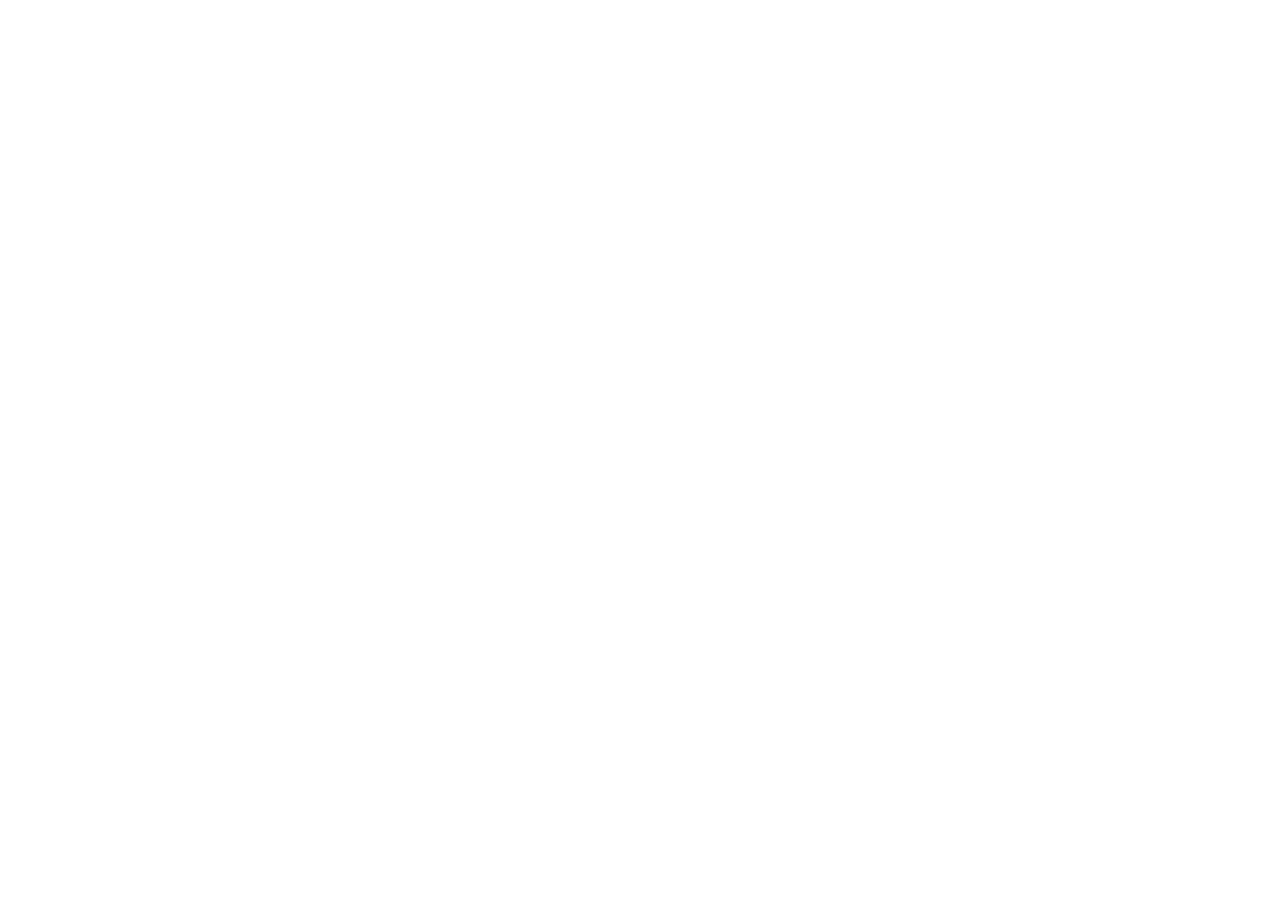
==== index.html @ 2d853278 "init project" ====
<!DOCTYPE html>
<html lang="en">

<head>
    <meta charset="UTF-8">
    <meta name="viewport" content="width=device-width, initial-scale=1.0">
    <title>Document</title>
</head>

<body>

</body>

</html>
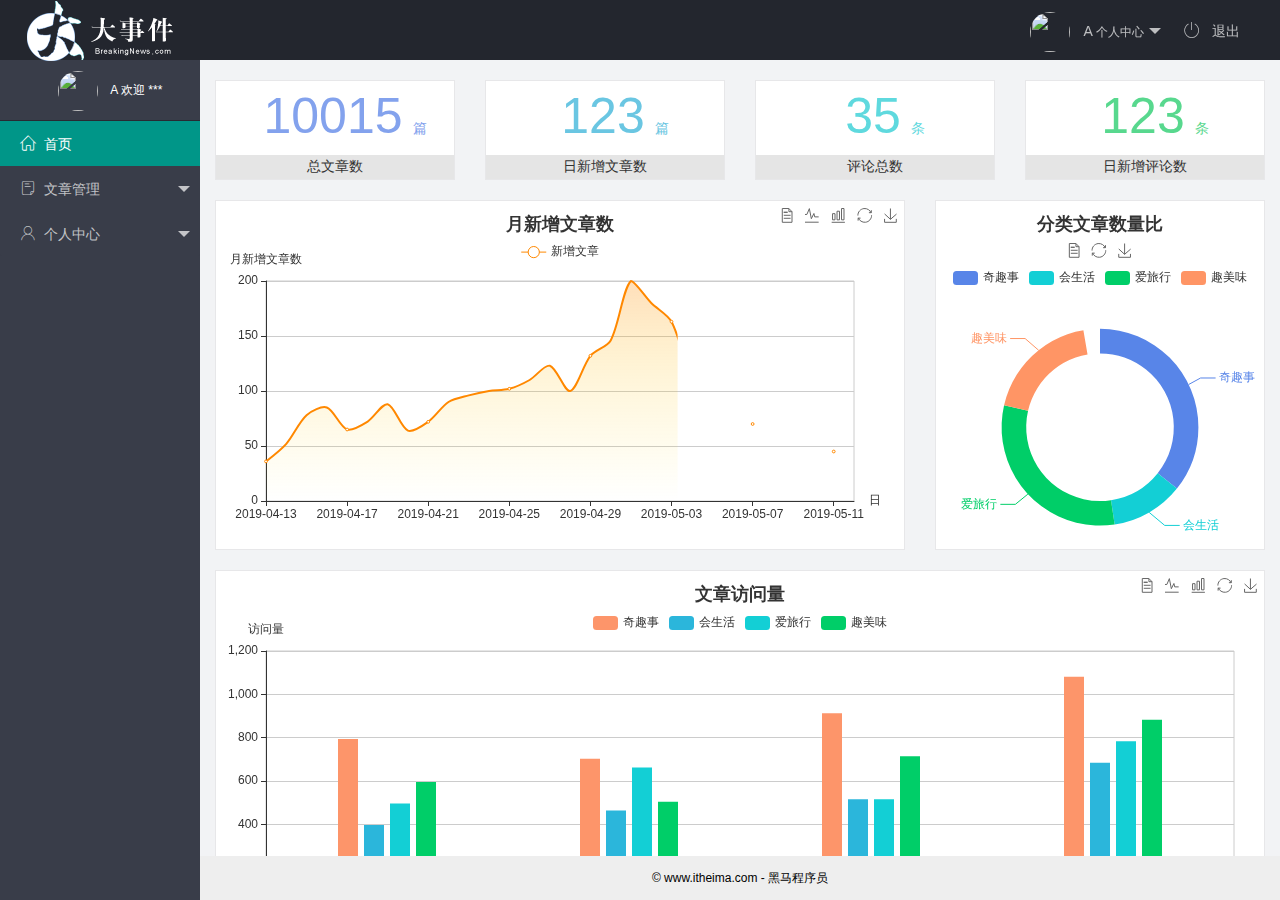
==== commit b24e2dae: "完成了主页功能的开发" ====
--- a/index.html
+++ b/index.html
@@ -2,13 +2,112 @@
 <html lang="en">
 
 <head>
-    <meta charset="UTF-8">
-    <meta name="viewport" content="width=device-width, initial-scale=1.0">
-    <title>Document</title>
+    <meta charset="UTF-8" />
+    <meta name="viewport" content="width=device-width, initial-scale=1.0" />
+    <title>后台主页</title>
+    <!-- 导入 layui 的样式表 -->
+    <link rel="stylesheet" href="/assets/lib/layui/css/layui.css" />
+    <!-- 导入第三方图标库 -->
+    <link rel="stylesheet" href="/assets/fonts/iconfont.css" />
+    <!-- 导入自己的样式表 -->
+    <link rel="stylesheet" href="/assets/css/index.css" />
 </head>
 
-<body>
+<body class="layui-layout-body">
+    <div class="layui-layout layui-layout-admin">
+        <div class="layui-header">
+            <div class="layui-logo">
+                <img src="/assets/images/logo.png" alt="" />
+            </div>
+            <!-- 头部区域（可配合layui已有的水平导航） -->
+            <ul class="layui-nav layui-layout-right">
+                <li class="layui-nav-item">
+                    <a href="javascript:;" class="userinfo">
+                        <img src="http://t.cn/RCzsdCq" class="layui-nav-img" />
+                        <span class="text-avatar">A</span>
+                        个人中心
+                    </a>
+                    <dl class="layui-nav-child">
+                        <dd><a href="/user/user_info.html" target="fm">基本资料</a></dd>
+                        <dd><a href="/user/user_avatar.html" target="fm">更换头像</a></dd>
+                        <dd><a href="/user/user_pwd.html" target="fm">重置密码</a></dd>
+                    </dl>
+                </li>
+                <li class="layui-nav-item">
+                    <a href="javascript:;" id="btnLogout">
+                        <span class="iconfont icon-tuichu"></span>
+                        退出
+                    </a>
+                </li>
+            </ul>
+        </div>
 
+        <div class="layui-side layui-bg-black">
+            <div class="layui-side-scroll">
+                <div class="userinfo">
+                    <img src="http://t.cn/RCzsdCq" class="layui-nav-img" />
+                    <span class="text-avatar">A</span>
+                    <span id="welcome">欢迎 ***</span>
+                </div>
+                <!-- 左侧导航区域（可配合layui已有的垂直导航） -->
+                <ul class="layui-nav layui-nav-tree" lay-shrink="all">
+                    <li class="layui-nav-item layui-this">
+                        <a href="/home/dashboard.html" target="fm"><span class="iconfont icon-home"></span>首页</a>
+                    </li>
+                    <li class="layui-nav-item">
+                        <a class="" href="javascript:;"><span class="iconfont icon-16"></span>文章管理</a>
+                        <dl class="layui-nav-child">
+                            <dd>
+                                <a href="/article/art_cate.html" target="fm"><i
+                                        class="layui-icon layui-icon-app"></i>文章类别</a>
+                            </dd>
+                            <dd>
+                                <a href="javascript:;"><i class="layui-icon layui-icon-app"></i>文章列表</a>
+                            </dd>
+                            <dd>
+                                <a href="javascript:;"><i class="layui-icon layui-icon-app"></i>发布文章</a>
+                            </dd>
+                        </dl>
+                    </li>
+                    <li class="layui-nav-item">
+                        <a href="javascript:;"><span class="iconfont icon-user"></span>个人中心</a>
+                        <dl class="layui-nav-child">
+                            <dd>
+                                <a href="/user/user_info.html" target="fm"><i
+                                        class="layui-icon layui-icon-app"></i>基本资料</a>
+                            </dd>
+                            <dd>
+                                <a href="/user/user_avatar.html" target="fm"><i
+                                        class="layui-icon layui-icon-app"></i>更换头像</a>
+                            </dd>
+                            <dd>
+                                <a href="/user/user_pwd.html" target="fm"><i
+                                        class="layui-icon layui-icon-app"></i>重置密码</a>
+                            </dd>
+                        </dl>
+                    </li>
+                </ul>
+            </div>
+        </div>
+
+        <div class="layui-body">
+            <!-- 内容主体区域 -->
+            <iframe name="fm" src="/home/dashboard.html" frameborder="0"></iframe>
+        </div>
+
+        <div class="layui-footer">
+            <!-- 底部固定区域 -->
+            © www.itheima.com - 黑马程序员
+        </div>
+    </div>
+    <!-- 导入 layui 的JS文件 -->
+    <script src="/assets/lib/layui/layui.all.js"></script>
+    <!-- 导入 jQuery -->
+    <script src="/assets/lib/jquery.js"></script>
+    <!-- 导入自己封装的 baseAPI -->
+    <script src="/assets/js/baseAPI.js"></script>
+    <!-- 导入自己的 js 文件 -->
+    <script src="/assets/js/index.js"></script>
 </body>
 
 </html>--- a/assets/lib/layui/css/layui.css
+++ b/assets/lib/layui/css/layui.css
@@ -0,0 +1,2 @@
+/** layui-v2.5.5 MIT License By https://www.layui.com */
+ .layui-inline,img{display:inline-block;vertical-align:middle}h1,h2,h3,h4,h5,h6{font-weight:400}.layui-edge,.layui-header,.layui-inline,.layui-main{position:relative}.layui-body,.layui-edge,.layui-elip{overflow:hidden}.layui-btn,.layui-edge,.layui-inline,img{vertical-align:middle}.layui-btn,.layui-disabled,.layui-icon,.layui-unselect{-moz-user-select:none;-webkit-user-select:none;-ms-user-select:none}.layui-elip,.layui-form-checkbox span,.layui-form-pane .layui-form-label{text-overflow:ellipsis;white-space:nowrap}.layui-breadcrumb,.layui-tree-btnGroup{visibility:hidden}blockquote,body,button,dd,div,dl,dt,form,h1,h2,h3,h4,h5,h6,input,li,ol,p,pre,td,textarea,th,ul{margin:0;padding:0;-webkit-tap-highlight-color:rgba(0,0,0,0)}a:active,a:hover{outline:0}img{border:none}li{list-style:none}table{border-collapse:collapse;border-spacing:0}h4,h5,h6{font-size:100%}button,input,optgroup,option,select,textarea{font-family:inherit;font-size:inherit;font-style:inherit;font-weight:inherit;outline:0}pre{white-space:pre-wrap;white-space:-moz-pre-wrap;white-space:-pre-wrap;white-space:-o-pre-wrap;word-wrap:break-word}body{line-height:24px;font:14px Helvetica Neue,Helvetica,PingFang SC,Tahoma,Arial,sans-serif}hr{height:1px;margin:10px 0;border:0;clear:both}a{color:#333;text-decoration:none}a:hover{color:#777}a cite{font-style:normal;*cursor:pointer}.layui-border-box,.layui-border-box *{box-sizing:border-box}.layui-box,.layui-box *{box-sizing:content-box}.layui-clear{clear:both;*zoom:1}.layui-clear:after{content:'\20';clear:both;*zoom:1;display:block;height:0}.layui-inline{*display:inline;*zoom:1}.layui-edge{display:inline-block;width:0;height:0;border-width:6px;border-style:dashed;border-color:transparent}.layui-edge-top{top:-4px;border-bottom-color:#999;border-bottom-style:solid}.layui-edge-right{border-left-color:#999;border-left-style:solid}.layui-edge-bottom{top:2px;border-top-color:#999;border-top-style:solid}.layui-edge-left{border-right-color:#999;border-right-style:solid}.layui-disabled,.layui-disabled:hover{color:#d2d2d2!important;cursor:not-allowed!important}.layui-circle{border-radius:100%}.layui-show{display:block!important}.layui-hide{display:none!important}@font-face{font-family:layui-icon;src:url(../font/iconfont.eot?v=250);src:url(../font/iconfont.eot?v=250#iefix) format('embedded-opentype'),url(../font/iconfont.woff2?v=250) format('woff2'),url(../font/iconfont.woff?v=250) format('woff'),url(../font/iconfont.ttf?v=250) format('truetype'),url(../font/iconfont.svg?v=250#layui-icon) format('svg')}.layui-icon{font-family:layui-icon!important;font-size:16px;font-style:normal;-webkit-font-smoothing:antialiased;-moz-osx-font-smoothing:grayscale}.layui-icon-reply-fill:before{content:"\e611"}.layui-icon-set-fill:before{content:"\e614"}.layui-icon-menu-fill:before{content:"\e60f"}.layui-icon-search:before{content:"\e615"}.layui-icon-share:before{content:"\e641"}.layui-icon-set-sm:before{content:"\e620"}.layui-icon-engine:before{content:"\e628"}.layui-icon-close:before{content:"\1006"}.layui-icon-close-fill:before{content:"\1007"}.layui-icon-chart-screen:before{content:"\e629"}.layui-icon-star:before{content:"\e600"}.layui-icon-circle-dot:before{content:"\e617"}.layui-icon-chat:before{content:"\e606"}.layui-icon-release:before{content:"\e609"}.layui-icon-list:before{content:"\e60a"}.layui-icon-chart:before{content:"\e62c"}.layui-icon-ok-circle:before{content:"\1005"}.layui-icon-layim-theme:before{content:"\e61b"}.layui-icon-table:before{content:"\e62d"}.layui-icon-right:before{content:"\e602"}.layui-icon-left:before{content:"\e603"}.layui-icon-cart-simple:before{content:"\e698"}.layui-icon-face-cry:before{content:"\e69c"}.layui-icon-face-smile:before{content:"\e6af"}.layui-icon-survey:before{content:"\e6b2"}.layui-icon-tree:before{content:"\e62e"}.layui-icon-upload-circle:before{content:"\e62f"}.layui-icon-add-circle:before{content:"\e61f"}.layui-icon-download-circle:before{content:"\e601"}.layui-icon-templeate-1:before{content:"\e630"}.layui-icon-util:before{content:"\e631"}.layui-icon-face-surprised:before{content:"\e664"}.layui-icon-edit:before{content:"\e642"}.layui-icon-speaker:before{content:"\e645"}.layui-icon-down:before{content:"\e61a"}.layui-icon-file:before{content:"\e621"}.layui-icon-layouts:before{content:"\e632"}.layui-icon-rate-half:before{content:"\e6c9"}.layui-icon-add-circle-fine:before{content:"\e608"}.layui-icon-prev-circle:before{content:"\e633"}.layui-icon-read:before{content:"\e705"}.layui-icon-404:before{content:"\e61c"}.layui-icon-carousel:before{content:"\e634"}.layui-icon-help:before{content:"\e607"}.layui-icon-code-circle:before{content:"\e635"}.layui-icon-water:before{content:"\e636"}.layui-icon-username:before{content:"\e66f"}.layui-icon-find-fill:before{content:"\e670"}.layui-icon-about:before{content:"\e60b"}.layui-icon-location:before{content:"\e715"}.layui-icon-up:before{content:"\e619"}.layui-icon-pause:before{content:"\e651"}.layui-icon-date:before{content:"\e637"}.layui-icon-layim-uploadfile:before{content:"\e61d"}.layui-icon-delete:before{content:"\e640"}.layui-icon-play:before{content:"\e652"}.layui-icon-top:before{content:"\e604"}.layui-icon-friends:before{content:"\e612"}.layui-icon-refresh-3:before{content:"\e9aa"}.layui-icon-ok:before{content:"\e605"}.layui-icon-layer:before{content:"\e638"}.layui-icon-face-smile-fine:before{content:"\e60c"}.layui-icon-dollar:before{content:"\e659"}.layui-icon-group:before{content:"\e613"}.layui-icon-layim-download:before{content:"\e61e"}.layui-icon-picture-fine:before{content:"\e60d"}.layui-icon-link:before{content:"\e64c"}.layui-icon-diamond:before{content:"\e735"}.layui-icon-log:before{content:"\e60e"}.layui-icon-rate-solid:before{content:"\e67a"}.layui-icon-fonts-del:before{content:"\e64f"}.layui-icon-unlink:before{content:"\e64d"}.layui-icon-fonts-clear:before{content:"\e639"}.layui-icon-triangle-r:before{content:"\e623"}.layui-icon-circle:before{content:"\e63f"}.layui-icon-radio:before{content:"\e643"}.layui-icon-align-center:before{content:"\e647"}.layui-icon-align-right:before{content:"\e648"}.layui-icon-align-left:before{content:"\e649"}.layui-icon-loading-1:before{content:"\e63e"}.layui-icon-return:before{content:"\e65c"}.layui-icon-fonts-strong:before{content:"\e62b"}.layui-icon-upload:before{content:"\e67c"}.layui-icon-dialogue:before{content:"\e63a"}.layui-icon-video:before{content:"\e6ed"}.layui-icon-headset:before{content:"\e6fc"}.layui-icon-cellphone-fine:before{content:"\e63b"}.layui-icon-add-1:before{content:"\e654"}.layui-icon-face-smile-b:before{content:"\e650"}.layui-icon-fonts-html:before{content:"\e64b"}.layui-icon-form:before{content:"\e63c"}.layui-icon-cart:before{content:"\e657"}.layui-icon-camera-fill:before{content:"\e65d"}.layui-icon-tabs:before{content:"\e62a"}.layui-icon-fonts-code:before{content:"\e64e"}.layui-icon-fire:before{content:"\e756"}.layui-icon-set:before{content:"\e716"}.layui-icon-fonts-u:before{content:"\e646"}.layui-icon-triangle-d:before{content:"\e625"}.layui-icon-tips:before{content:"\e702"}.layui-icon-picture:before{content:"\e64a"}.layui-icon-more-vertical:before{content:"\e671"}.layui-icon-flag:before{content:"\e66c"}.layui-icon-loading:before{content:"\e63d"}.layui-icon-fonts-i:before{content:"\e644"}.layui-icon-refresh-1:before{content:"\e666"}.layui-icon-rmb:before{content:"\e65e"}.layui-icon-home:before{content:"\e68e"}.layui-icon-user:before{content:"\e770"}.layui-icon-notice:before{content:"\e667"}.layui-icon-login-weibo:before{content:"\e675"}.layui-icon-voice:before{content:"\e688"}.layui-icon-upload-drag:before{content:"\e681"}.layui-icon-login-qq:before{content:"\e676"}.layui-icon-snowflake:before{content:"\e6b1"}.layui-icon-file-b:before{content:"\e655"}.layui-icon-template:before{content:"\e663"}.layui-icon-auz:before{content:"\e672"}.layui-icon-console:before{content:"\e665"}.layui-icon-app:before{content:"\e653"}.layui-icon-prev:before{content:"\e65a"}.layui-icon-website:before{content:"\e7ae"}.layui-icon-next:before{content:"\e65b"}.layui-icon-component:before{content:"\e857"}.layui-icon-more:before{content:"\e65f"}.layui-icon-login-wechat:before{content:"\e677"}.layui-icon-shrink-right:before{content:"\e668"}.layui-icon-spread-left:before{content:"\e66b"}.layui-icon-camera:before{content:"\e660"}.layui-icon-note:before{content:"\e66e"}.layui-icon-refresh:before{content:"\e669"}.layui-icon-female:before{content:"\e661"}.layui-icon-male:before{content:"\e662"}.layui-icon-password:before{content:"\e673"}.layui-icon-senior:before{content:"\e674"}.layui-icon-theme:before{content:"\e66a"}.layui-icon-tread:before{content:"\e6c5"}.layui-icon-praise:before{content:"\e6c6"}.layui-icon-star-fill:before{content:"\e658"}.layui-icon-rate:before{content:"\e67b"}.layui-icon-template-1:before{content:"\e656"}.layui-icon-vercode:before{content:"\e679"}.layui-icon-cellphone:before{content:"\e678"}.layui-icon-screen-full:before{content:"\e622"}.layui-icon-screen-restore:before{content:"\e758"}.layui-icon-cols:before{content:"\e610"}.layui-icon-export:before{content:"\e67d"}.layui-icon-print:before{content:"\e66d"}.layui-icon-slider:before{content:"\e714"}.layui-icon-addition:before{content:"\e624"}.layui-icon-subtraction:before{content:"\e67e"}.layui-icon-service:before{content:"\e626"}.layui-icon-transfer:before{content:"\e691"}.layui-main{width:1140px;margin:0 auto}.layui-header{z-index:1000;height:60px}.layui-header a:hover{transition:all .5s;-webkit-transition:all .5s}.layui-side{position:fixed;left:0;top:0;bottom:0;z-index:999;width:200px;overflow-x:hidden}.layui-side-scroll{position:relative;width:220px;height:100%;overflow-x:hidden}.layui-body{position:absolute;left:200px;right:0;top:0;bottom:0;z-index:998;width:auto;overflow-y:auto;box-sizing:border-box}.layui-layout-body{overflow:hidden}.layui-layout-admin .layui-header{background-color:#23262E}.layui-layout-admin .layui-side{top:60px;width:200px;overflow-x:hidden}.layui-layout-admin .layui-body{position:fixed;top:60px;bottom:44px}.layui-layout-admin .layui-main{width:auto;margin:0 15px}.layui-layout-admin .layui-footer{position:fixed;left:200px;right:0;bottom:0;height:44px;line-height:44px;padding:0 15px;background-color:#eee}.layui-layout-admin .layui-logo{position:absolute;left:0;top:0;width:200px;height:100%;line-height:60px;text-align:center;color:#009688;font-size:16px}.layui-layout-admin .layui-header .layui-nav{background:0 0}.layui-layout-left{position:absolute!important;left:200px;top:0}.layui-layout-right{position:absolute!important;right:0;top:0}.layui-container{position:relative;margin:0 auto;padding:0 15px;box-sizing:border-box}.layui-fluid{position:relative;margin:0 auto;padding:0 15px}.layui-row:after,.layui-row:before{content:'';display:block;clear:both}.layui-col-lg1,.layui-col-lg10,.layui-col-lg11,.layui-col-lg12,.layui-col-lg2,.layui-col-lg3,.layui-col-lg4,.layui-col-lg5,.layui-col-lg6,.layui-col-lg7,.layui-col-lg8,.layui-col-lg9,.layui-col-md1,.layui-col-md10,.layui-col-md11,.layui-col-md12,.layui-col-md2,.layui-col-md3,.layui-col-md4,.layui-col-md5,.layui-col-md6,.layui-col-md7,.layui-col-md8,.layui-col-md9,.layui-col-sm1,.layui-col-sm10,.layui-col-sm11,.layui-col-sm12,.layui-col-sm2,.layui-col-sm3,.layui-col-sm4,.layui-col-sm5,.layui-col-sm6,.layui-col-sm7,.layui-col-sm8,.layui-col-sm9,.layui-col-xs1,.layui-col-xs10,.layui-col-xs11,.layui-col-xs12,.layui-col-xs2,.layui-col-xs3,.layui-col-xs4,.layui-col-xs5,.layui-col-xs6,.layui-col-xs7,.layui-col-xs8,.layui-col-xs9{position:relative;display:block;box-sizing:border-box}.layui-col-xs1,.layui-col-xs10,.layui-col-xs11,.layui-col-xs12,.layui-col-xs2,.layui-col-xs3,.layui-col-xs4,.layui-col-xs5,.layui-col-xs6,.layui-col-xs7,.layui-col-xs8,.layui-col-xs9{float:left}.layui-col-xs1{width:8.33333333%}.layui-col-xs2{width:16.66666667%}.layui-col-xs3{width:25%}.layui-col-xs4{width:33.33333333%}.layui-col-xs5{width:41.66666667%}.layui-col-xs6{width:50%}.layui-col-xs7{width:58.33333333%}.layui-col-xs8{width:66.66666667%}.layui-col-xs9{width:75%}.layui-col-xs10{width:83.33333333%}.layui-col-xs11{width:91.66666667%}.layui-col-xs12{width:100%}.layui-col-xs-offset1{margin-left:8.33333333%}.layui-col-xs-offset2{margin-left:16.66666667%}.layui-col-xs-offset3{margin-left:25%}.layui-col-xs-offset4{margin-left:33.33333333%}.layui-col-xs-offset5{margin-left:41.66666667%}.layui-col-xs-offset6{margin-left:50%}.layui-col-xs-offset7{margin-left:58.33333333%}.layui-col-xs-offset8{margin-left:66.66666667%}.layui-col-xs-offset9{margin-left:75%}.layui-col-xs-offset10{margin-left:83.33333333%}.layui-col-xs-offset11{margin-left:91.66666667%}.layui-col-xs-offset12{margin-left:100%}@media screen and (max-width:768px){.layui-hide-xs{display:none!important}.layui-show-xs-block{display:block!important}.layui-show-xs-inline{display:inline!important}.layui-show-xs-inline-block{display:inline-block!important}}@media screen and (min-width:768px){.layui-container{width:750px}.layui-hide-sm{display:none!important}.layui-show-sm-block{display:block!important}.layui-show-sm-inline{display:inline!important}.layui-show-sm-inline-block{display:inline-block!important}.layui-col-sm1,.layui-col-sm10,.layui-col-sm11,.layui-col-sm12,.layui-col-sm2,.layui-col-sm3,.layui-col-sm4,.layui-col-sm5,.layui-col-sm6,.layui-col-sm7,.layui-col-sm8,.layui-col-sm9{float:left}.layui-col-sm1{width:8.33333333%}.layui-col-sm2{width:16.66666667%}.layui-col-sm3{width:25%}.layui-col-sm4{width:33.33333333%}.layui-col-sm5{width:41.66666667%}.layui-col-sm6{width:50%}.layui-col-sm7{width:58.33333333%}.layui-col-sm8{width:66.66666667%}.layui-col-sm9{width:75%}.layui-col-sm10{width:83.33333333%}.layui-col-sm11{width:91.66666667%}.layui-col-sm12{width:100%}.layui-col-sm-offset1{margin-left:8.33333333%}.layui-col-sm-offset2{margin-left:16.66666667%}.layui-col-sm-offset3{margin-left:25%}.layui-col-sm-offset4{margin-left:33.33333333%}.layui-col-sm-offset5{margin-left:41.66666667%}.layui-col-sm-offset6{margin-left:50%}.layui-col-sm-offset7{margin-left:58.33333333%}.layui-col-sm-offset8{margin-left:66.66666667%}.layui-col-sm-offset9{margin-left:75%}.layui-col-sm-offset10{margin-left:83.33333333%}.layui-col-sm-offset11{margin-left:91.66666667%}.layui-col-sm-offset12{margin-left:100%}}@media screen and (min-width:992px){.layui-container{width:970px}.layui-hide-md{display:none!important}.layui-show-md-block{display:block!important}.layui-show-md-inline{display:inline!important}.layui-show-md-inline-block{display:inline-block!important}.layui-col-md1,.layui-col-md10,.layui-col-md11,.layui-col-md12,.layui-col-md2,.layui-col-md3,.layui-col-md4,.layui-col-md5,.layui-col-md6,.layui-col-md7,.layui-col-md8,.layui-col-md9{float:left}.layui-col-md1{width:8.33333333%}.layui-col-md2{width:16.66666667%}.layui-col-md3{width:25%}.layui-col-md4{width:33.33333333%}.layui-col-md5{width:41.66666667%}.layui-col-md6{width:50%}.layui-col-md7{width:58.33333333%}.layui-col-md8{width:66.66666667%}.layui-col-md9{width:75%}.layui-col-md10{width:83.33333333%}.layui-col-md11{width:91.66666667%}.layui-col-md12{width:100%}.layui-col-md-offset1{margin-left:8.33333333%}.layui-col-md-offset2{margin-left:16.66666667%}.layui-col-md-offset3{margin-left:25%}.layui-col-md-offset4{margin-left:33.33333333%}.layui-col-md-offset5{margin-left:41.66666667%}.layui-col-md-offset6{margin-left:50%}.layui-col-md-offset7{margin-left:58.33333333%}.layui-col-md-offset8{margin-left:66.66666667%}.layui-col-md-offset9{margin-left:75%}.layui-col-md-offset10{margin-left:83.33333333%}.layui-col-md-offset11{margin-left:91.66666667%}.layui-col-md-offset12{margin-left:100%}}@media screen and (min-width:1200px){.layui-container{width:1170px}.layui-hide-lg{display:none!important}.layui-show-lg-block{display:block!important}.layui-show-lg-inline{display:inline!important}.layui-show-lg-inline-block{display:inline-block!important}.layui-col-lg1,.layui-col-lg10,.layui-col-lg11,.layui-col-lg12,.layui-col-lg2,.layui-col-lg3,.layui-col-lg4,.layui-col-lg5,.layui-col-lg6,.layui-col-lg7,.layui-col-lg8,.layui-col-lg9{float:left}.layui-col-lg1{width:8.33333333%}.layui-col-lg2{width:16.66666667%}.layui-col-lg3{width:25%}.layui-col-lg4{width:33.33333333%}.layui-col-lg5{width:41.66666667%}.layui-col-lg6{width:50%}.layui-col-lg7{width:58.33333333%}.layui-col-lg8{width:66.66666667%}.layui-col-lg9{width:75%}.layui-col-lg10{width:83.33333333%}.layui-col-lg11{width:91.66666667%}.layui-col-lg12{width:100%}.layui-col-lg-offset1{margin-left:8.33333333%}.layui-col-lg-offset2{margin-left:16.66666667%}.layui-col-lg-offset3{margin-left:25%}.layui-col-lg-offset4{margin-left:33.33333333%}.layui-col-lg-offset5{margin-left:41.66666667%}.layui-col-lg-offset6{margin-left:50%}.layui-col-lg-offset7{margin-left:58.33333333%}.layui-col-lg-offset8{margin-left:66.66666667%}.layui-col-lg-offset9{margin-left:75%}.layui-col-lg-offset10{margin-left:83.33333333%}.layui-col-lg-offset11{margin-left:91.66666667%}.layui-col-lg-offset12{margin-left:100%}}.layui-col-space1{margin:-.5px}.layui-col-space1>*{padding:.5px}.layui-col-space3{margin:-1.5px}.layui-col-space3>*{padding:1.5px}.layui-col-space5{margin:-2.5px}.layui-col-space5>*{padding:2.5px}.layui-col-space8{margin:-3.5px}.layui-col-space8>*{padding:3.5px}.layui-col-space10{margin:-5px}.layui-col-space10>*{padding:5px}.layui-col-space12{margin:-6px}.layui-col-space12>*{padding:6px}.layui-col-space15{margin:-7.5px}.layui-col-space15>*{padding:7.5px}.layui-col-space18{margin:-9px}.layui-col-space18>*{padding:9px}.layui-col-space20{margin:-10px}.layui-col-space20>*{padding:10px}.layui-col-space22{margin:-11px}.layui-col-space22>*{padding:11px}.layui-col-space25{margin:-12.5px}.layui-col-space25>*{padding:12.5px}.layui-col-space30{margin:-15px}.layui-col-space30>*{padding:15px}.layui-btn,.layui-input,.layui-select,.layui-textarea,.layui-upload-button{outline:0;-webkit-appearance:none;transition:all .3s;-webkit-transition:all .3s;box-sizing:border-box}.layui-elem-quote{margin-bottom:10px;padding:15px;line-height:22px;border-left:5px solid #009688;border-radius:0 2px 2px 0;background-color:#f2f2f2}.layui-quote-nm{border-style:solid;border-width:1px 1px 1px 5px;background:0 0}.layui-elem-field{margin-bottom:10px;padding:0;border-width:1px;border-style:solid}.layui-elem-field legend{margin-left:20px;padding:0 10px;font-size:20px;font-weight:300}.layui-field-title{margin:10px 0 20px;border-width:1px 0 0}.layui-field-box{padding:10px 15px}.layui-field-title .layui-field-box{padding:10px 0}.layui-progress{position:relative;height:6px;border-radius:20px;background-color:#e2e2e2}.layui-progress-bar{position:absolute;left:0;top:0;width:0;max-width:100%;height:6px;border-radius:20px;text-align:right;background-color:#5FB878;transition:all .3s;-webkit-transition:all .3s}.layui-progress-big,.layui-progress-big .layui-progress-bar{height:18px;line-height:18px}.layui-progress-text{position:relative;top:-20px;line-height:18px;font-size:12px;color:#666}.layui-progress-big .layui-progress-text{position:static;padding:0 10px;color:#fff}.layui-collapse{border-width:1px;border-style:solid;border-radius:2px}.layui-colla-content,.layui-colla-item{border-top-width:1px;border-top-style:solid}.layui-colla-item:first-child{border-top:none}.layui-colla-title{position:relative;height:42px;line-height:42px;padding:0 15px 0 35px;color:#333;background-color:#f2f2f2;cursor:pointer;font-size:14px;overflow:hidden}.layui-colla-content{display:none;padding:10px 15px;line-height:22px;color:#666}.layui-colla-icon{position:absolute;left:15px;top:0;font-size:14px}.layui-card{margin-bottom:15px;border-radius:2px;background-color:#fff;box-shadow:0 1px 2px 0 rgba(0,0,0,.05)}.layui-card:last-child{margin-bottom:0}.layui-card-header{position:relative;height:42px;line-height:42px;padding:0 15px;border-bottom:1px solid #f6f6f6;color:#333;border-radius:2px 2px 0 0;font-size:14px}.layui-bg-black,.layui-bg-blue,.layui-bg-cyan,.layui-bg-green,.layui-bg-orange,.layui-bg-red{color:#fff!important}.layui-card-body{position:relative;padding:10px 15px;line-height:24px}.layui-card-body[pad15]{padding:15px}.layui-card-body[pad20]{padding:20px}.layui-card-body .layui-table{margin:5px 0}.layui-card .layui-tab{margin:0}.layui-panel-window{position:relative;padding:15px;border-radius:0;border-top:5px solid #E6E6E6;background-color:#fff}.layui-auxiliar-moving{position:fixed;left:0;right:0;top:0;bottom:0;width:100%;height:100%;background:0 0;z-index:9999999999}.layui-form-label,.layui-form-mid,.layui-form-select,.layui-input-block,.layui-input-inline,.layui-textarea{position:relative}.layui-bg-red{background-color:#FF5722!important}.layui-bg-orange{background-color:#FFB800!important}.layui-bg-green{background-color:#009688!important}.layui-bg-cyan{background-color:#2F4056!important}.layui-bg-blue{background-color:#1E9FFF!important}.layui-bg-black{background-color:#393D49!important}.layui-bg-gray{background-color:#eee!important;color:#666!important}.layui-badge-rim,.layui-colla-content,.layui-colla-item,.layui-collapse,.layui-elem-field,.layui-form-pane .layui-form-item[pane],.layui-form-pane .layui-form-label,.layui-input,.layui-layedit,.layui-layedit-tool,.layui-quote-nm,.layui-select,.layui-tab-bar,.layui-tab-card,.layui-tab-title,.layui-tab-title .layui-this:after,.layui-textarea{border-color:#e6e6e6}.layui-timeline-item:before,hr{background-color:#e6e6e6}.layui-text{line-height:22px;font-size:14px;color:#666}.layui-text h1,.layui-text h2,.layui-text h3{font-weight:500;color:#333}.layui-text h1{font-size:30px}.layui-text h2{font-size:24px}.layui-text h3{font-size:18px}.layui-text a:not(.layui-btn){color:#01AAED}.layui-text a:not(.layui-btn):hover{text-decoration:underline}.layui-text ul{padding:5px 0 5px 15px}.layui-text ul li{margin-top:5px;list-style-type:disc}.layui-text em,.layui-word-aux{color:#999!important;padding:0 5px!important}.layui-btn{display:inline-block;height:38px;line-height:38px;padding:0 18px;background-color:#009688;color:#fff;white-space:nowrap;text-align:center;font-size:14px;border:none;border-radius:2px;cursor:pointer}.layui-btn:hover{opacity:.8;filter:alpha(opacity=80);color:#fff}.layui-btn:active{opacity:1;filter:alpha(opacity=100)}.layui-btn+.layui-btn{margin-left:10px}.layui-btn-container{font-size:0}.layui-btn-container .layui-btn{margin-right:10px;margin-bottom:10px}.layui-btn-container .layui-btn+.layui-btn{margin-left:0}.layui-table .layui-btn-container .layui-btn{margin-bottom:9px}.layui-btn-radius{border-radius:100px}.layui-btn .layui-icon{margin-right:3px;font-size:18px;vertical-align:bottom;vertical-align:middle\9}.layui-btn-primary{border:1px solid #C9C9C9;background-color:#fff;color:#555}.layui-btn-primary:hover{border-color:#009688;color:#333}.layui-btn-normal{background-color:#1E9FFF}.layui-btn-warm{background-color:#FFB800}.layui-btn-danger{background-color:#FF5722}.layui-btn-checked{background-color:#5FB878}.layui-btn-disabled,.layui-btn-disabled:active,.layui-btn-disabled:hover{border:1px solid #e6e6e6;background-color:#FBFBFB;color:#C9C9C9;cursor:not-allowed;opacity:1}.layui-btn-lg{height:44px;line-height:44px;padding:0 25px;font-size:16px}.layui-btn-sm{height:30px;line-height:30px;padding:0 10px;font-size:12px}.layui-btn-sm i{font-size:16px!important}.layui-btn-xs{height:22px;line-height:22px;padding:0 5px;font-size:12px}.layui-btn-xs i{font-size:14px!important}.layui-btn-group{display:inline-block;vertical-align:middle;font-size:0}.layui-btn-group .layui-btn{margin-left:0!important;margin-right:0!important;border-left:1px solid rgba(255,255,255,.5);border-radius:0}.layui-btn-group .layui-btn-primary{border-left:none}.layui-btn-group .layui-btn-primary:hover{border-color:#C9C9C9;color:#009688}.layui-btn-group .layui-btn:first-child{border-left:none;border-radius:2px 0 0 2px}.layui-btn-group .layui-btn-primary:first-child{border-left:1px solid #c9c9c9}.layui-btn-group .layui-btn:last-child{border-radius:0 2px 2px 0}.layui-btn-group .layui-btn+.layui-btn{margin-left:0}.layui-btn-group+.layui-btn-group{margin-left:10px}.layui-btn-fluid{width:100%}.layui-input,.layui-select,.layui-textarea{height:38px;line-height:1.3;line-height:38px\9;border-width:1px;border-style:solid;background-color:#fff;border-radius:2px}.layui-input::-webkit-input-placeholder,.layui-select::-webkit-input-placeholder,.layui-textarea::-webkit-input-placeholder{line-height:1.3}.layui-input,.layui-textarea{display:block;width:100%;padding-left:10px}.layui-input:hover,.layui-textarea:hover{border-color:#D2D2D2!important}.layui-input:focus,.layui-textarea:focus{border-color:#C9C9C9!important}.layui-textarea{min-height:100px;height:auto;line-height:20px;padding:6px 10px;resize:vertical}.layui-select{padding:0 10px}.layui-form input[type=checkbox],.layui-form input[type=radio],.layui-form select{display:none}.layui-form [lay-ignore]{display:initial}.layui-form-item{margin-bottom:15px;clear:both;*zoom:1}.layui-form-item:after{content:'\20';clear:both;*zoom:1;display:block;height:0}.layui-form-label{float:left;display:block;padding:9px 15px;width:80px;font-weight:400;line-height:20px;text-align:right}.layui-form-label-col{display:block;float:none;padding:9px 0;line-height:20px;text-align:left}.layui-form-item .layui-inline{margin-bottom:5px;margin-right:10px}.layui-input-block{margin-left:110px;min-height:36px}.layui-input-inline{display:inline-block;vertical-align:middle}.layui-form-item .layui-input-inline{float:left;width:190px;margin-right:10px}.layui-form-text .layui-input-inline{width:auto}.layui-form-mid{float:left;display:block;padding:9px 0!important;line-height:20px;margin-right:10px}.layui-form-danger+.layui-form-select .layui-input,.layui-form-danger:focus{border-color:#FF5722!important}.layui-form-select .layui-input{padding-right:30px;cursor:pointer}.layui-form-select .layui-edge{position:absolute;right:10px;top:50%;margin-top:-3px;cursor:pointer;border-width:6px;border-top-color:#c2c2c2;border-top-style:solid;transition:all .3s;-webkit-transition:all .3s}.layui-form-select dl{display:none;position:absolute;left:0;top:42px;padding:5px 0;z-index:899;min-width:100%;border:1px solid #d2d2d2;max-height:300px;overflow-y:auto;background-color:#fff;border-radius:2px;box-shadow:0 2px 4px rgba(0,0,0,.12);box-sizing:border-box}.layui-form-select dl dd,.layui-form-select dl dt{padding:0 10px;line-height:36px;white-space:nowrap;overflow:hidden;text-overflow:ellipsis}.layui-form-select dl dt{font-size:12px;color:#999}.layui-form-select dl dd{cursor:pointer}.layui-form-select dl dd:hover{background-color:#f2f2f2;-webkit-transition:.5s all;transition:.5s all}.layui-form-select .layui-select-group dd{padding-left:20px}.layui-form-select dl dd.layui-select-tips{padding-left:10px!important;color:#999}.layui-form-select dl dd.layui-this{background-color:#5FB878;color:#fff}.layui-form-checkbox,.layui-form-select dl dd.layui-disabled{background-color:#fff}.layui-form-selected dl{display:block}.layui-form-checkbox,.layui-form-checkbox *,.layui-form-switch{display:inline-block;vertical-align:middle}.layui-form-selected .layui-edge{margin-top:-9px;-webkit-transform:rotate(180deg);transform:rotate(180deg);margin-top:-3px\9}:root .layui-form-selected .layui-edge{margin-top:-9px\0/IE9}.layui-form-selectup dl{top:auto;bottom:42px}.layui-select-none{margin:5px 0;text-align:center;color:#999}.layui-select-disabled .layui-disabled{border-color:#eee!important}.layui-select-disabled .layui-edge{border-top-color:#d2d2d2}.layui-form-checkbox{position:relative;height:30px;line-height:30px;margin-right:10px;padding-right:30px;cursor:pointer;font-size:0;-webkit-transition:.1s linear;transition:.1s linear;box-sizing:border-box}.layui-form-checkbox span{padding:0 10px;height:100%;font-size:14px;border-radius:2px 0 0 2px;background-color:#d2d2d2;color:#fff;overflow:hidden}.layui-form-checkbox:hover span{background-color:#c2c2c2}.layui-form-checkbox i{position:absolute;right:0;top:0;width:30px;height:28px;border:1px solid #d2d2d2;border-left:none;border-radius:0 2px 2px 0;color:#fff;font-size:20px;text-align:center}.layui-form-checkbox:hover i{border-color:#c2c2c2;color:#c2c2c2}.layui-form-checked,.layui-form-checked:hover{border-color:#5FB878}.layui-form-checked span,.layui-form-checked:hover span{background-color:#5FB878}.layui-form-checked i,.layui-form-checked:hover i{color:#5FB878}.layui-form-item .layui-form-checkbox{margin-top:4px}.layui-form-checkbox[lay-skin=primary]{height:auto!important;line-height:normal!important;min-width:18px;min-height:18px;border:none!important;margin-right:0;padding-left:28px;padding-right:0;background:0 0}.layui-form-checkbox[lay-skin=primary] span{padding-left:0;padding-right:15px;line-height:18px;background:0 0;color:#666}.layui-form-checkbox[lay-skin=primary] i{right:auto;left:0;width:16px;height:16px;line-height:16px;border:1px solid #d2d2d2;font-size:12px;border-radius:2px;background-color:#fff;-webkit-transition:.1s linear;transition:.1s linear}.layui-form-checkbox[lay-skin=primary]:hover i{border-color:#5FB878;color:#fff}.layui-form-checked[lay-skin=primary] i{border-color:#5FB878!important;background-color:#5FB878;color:#fff}.layui-checkbox-disbaled[lay-skin=primary] span{background:0 0!important;color:#c2c2c2}.layui-checkbox-disbaled[lay-skin=primary]:hover i{border-color:#d2d2d2}.layui-form-item .layui-form-checkbox[lay-skin=primary]{margin-top:10px}.layui-form-switch{position:relative;height:22px;line-height:22px;min-width:35px;padding:0 5px;margin-top:8px;border:1px solid #d2d2d2;border-radius:20px;cursor:pointer;background-color:#fff;-webkit-transition:.1s linear;transition:.1s linear}.layui-form-switch i{position:absolute;left:5px;top:3px;width:16px;height:16px;border-radius:20px;background-color:#d2d2d2;-webkit-transition:.1s linear;transition:.1s linear}.layui-form-switch em{position:relative;top:0;width:25px;margin-left:21px;padding:0!important;text-align:center!important;color:#999!important;font-style:normal!important;font-size:12px}.layui-form-onswitch{border-color:#5FB878;background-color:#5FB878}.layui-checkbox-disbaled,.layui-checkbox-disbaled i{border-color:#e2e2e2!important}.layui-form-onswitch i{left:100%;margin-left:-21px;background-color:#fff}.layui-form-onswitch em{margin-left:5px;margin-right:21px;color:#fff!important}.layui-checkbox-disbaled span{background-color:#e2e2e2!important}.layui-checkbox-disbaled:hover i{color:#fff!important}[lay-radio]{display:none}.layui-form-radio,.layui-form-radio *{display:inline-block;vertical-align:middle}.layui-form-radio{line-height:28px;margin:6px 10px 0 0;padding-right:10px;cursor:pointer;font-size:0}.layui-form-radio *{font-size:14px}.layui-form-radio>i{margin-right:8px;font-size:22px;color:#c2c2c2}.layui-form-radio>i:hover,.layui-form-radioed>i{color:#5FB878}.layui-radio-disbaled>i{color:#e2e2e2!important}.layui-form-pane .layui-form-label{width:110px;padding:8px 15px;height:38px;line-height:20px;border-width:1px;border-style:solid;border-radius:2px 0 0 2px;text-align:center;background-color:#FBFBFB;overflow:hidden;box-sizing:border-box}.layui-form-pane .layui-input-inline{margin-left:-1px}.layui-form-pane .layui-input-block{margin-left:110px;left:-1px}.layui-form-pane .layui-input{border-radius:0 2px 2px 0}.layui-form-pane .layui-form-text .layui-form-label{float:none;width:100%;border-radius:2px;box-sizing:border-box;text-align:left}.layui-form-pane .layui-form-text .layui-input-inline{display:block;margin:0;top:-1px;clear:both}.layui-form-pane .layui-form-text .layui-input-block{margin:0;left:0;top:-1px}.layui-form-pane .layui-form-text .layui-textarea{min-height:100px;border-radius:0 0 2px 2px}.layui-form-pane .layui-form-checkbox{margin:4px 0 4px 10px}.layui-form-pane .layui-form-radio,.layui-form-pane .layui-form-switch{margin-top:6px;margin-left:10px}.layui-form-pane .layui-form-item[pane]{position:relative;border-width:1px;border-style:solid}.layui-form-pane .layui-form-item[pane] .layui-form-label{position:absolute;left:0;top:0;height:100%;border-width:0 1px 0 0}.layui-form-pane .layui-form-item[pane] .layui-input-inline{margin-left:110px}@media screen and (max-width:450px){.layui-form-item .layui-form-label{text-overflow:ellipsis;overflow:hidden;white-space:nowrap}.layui-form-item .layui-inline{display:block;margin-right:0;margin-bottom:20px;clear:both}.layui-form-item .layui-inline:after{content:'\20';clear:both;display:block;height:0}.layui-form-item .layui-input-inline{display:block;float:none;left:-3px;width:auto;margin:0 0 10px 112px}.layui-form-item .layui-input-inline+.layui-form-mid{margin-left:110px;top:-5px;padding:0}.layui-form-item .layui-form-checkbox{margin-right:5px;margin-bottom:5px}}.layui-layedit{border-width:1px;border-style:solid;border-radius:2px}.layui-layedit-tool{padding:3px 5px;border-bottom-width:1px;border-bottom-style:solid;font-size:0}.layedit-tool-fixed{position:fixed;top:0;border-top:1px solid #e2e2e2}.layui-layedit-tool .layedit-tool-mid,.layui-layedit-tool .layui-icon{display:inline-block;vertical-align:middle;text-align:center;font-size:14px}.layui-layedit-tool .layui-icon{position:relative;width:32px;height:30px;line-height:30px;margin:3px 5px;color:#777;cursor:pointer;border-radius:2px}.layui-layedit-tool .layui-icon:hover{color:#393D49}.layui-layedit-tool .layui-icon:active{color:#000}.layui-layedit-tool .layedit-tool-active{background-color:#e2e2e2;color:#000}.layui-layedit-tool .layui-disabled,.layui-layedit-tool .layui-disabled:hover{color:#d2d2d2;cursor:not-allowed}.layui-layedit-tool .layedit-tool-mid{width:1px;height:18px;margin:0 10px;background-color:#d2d2d2}.layedit-tool-html{width:50px!important;font-size:30px!important}.layedit-tool-b,.layedit-tool-code,.layedit-tool-help{font-size:16px!important}.layedit-tool-d,.layedit-tool-face,.layedit-tool-image,.layedit-tool-unlink{font-size:18px!important}.layedit-tool-image input{position:absolute;font-size:0;left:0;top:0;width:100%;height:100%;opacity:.01;filter:Alpha(opacity=1);cursor:pointer}.layui-layedit-iframe iframe{display:block;width:100%}#LAY_layedit_code{overflow:hidden}.layui-laypage{display:inline-block;*display:inline;*zoom:1;vertical-align:middle;margin:10px 0;font-size:0}.layui-laypage>a:first-child,.layui-laypage>a:first-child em{border-radius:2px 0 0 2px}.layui-laypage>a:last-child,.layui-laypage>a:last-child em{border-radius:0 2px 2px 0}.layui-laypage>:first-child{margin-left:0!important}.layui-laypage>:last-child{margin-right:0!important}.layui-laypage a,.layui-laypage button,.layui-laypage input,.layui-laypage select,.layui-laypage span{border:1px solid #e2e2e2}.layui-laypage a,.layui-laypage span{display:inline-block;*display:inline;*zoom:1;vertical-align:middle;padding:0 15px;height:28px;line-height:28px;margin:0 -1px 5px 0;background-color:#fff;color:#333;font-size:12px}.layui-flow-more a *,.layui-laypage input,.layui-table-view select[lay-ignore]{display:inline-block}.layui-laypage a:hover{color:#009688}.layui-laypage em{font-style:normal}.layui-laypage .layui-laypage-spr{color:#999;font-weight:700}.layui-laypage a{text-decoration:none}.layui-laypage .layui-laypage-curr{position:relative}.layui-laypage .layui-laypage-curr em{position:relative;color:#fff}.layui-laypage .layui-laypage-curr .layui-laypage-em{position:absolute;left:-1px;top:-1px;padding:1px;width:100%;height:100%;background-color:#009688}.layui-laypage-em{border-radius:2px}.layui-laypage-next em,.layui-laypage-prev em{font-family:Sim sun;font-size:16px}.layui-laypage .layui-laypage-count,.layui-laypage .layui-laypage-limits,.layui-laypage .layui-laypage-refresh,.layui-laypage .layui-laypage-skip{margin-left:10px;margin-right:10px;padding:0;border:none}.layui-laypage .layui-laypage-limits,.layui-laypage .layui-laypage-refresh{vertical-align:top}.layui-laypage .layui-laypage-refresh i{font-size:18px;cursor:pointer}.layui-laypage select{height:22px;padding:3px;border-radius:2px;cursor:pointer}.layui-laypage .layui-laypage-skip{height:30px;line-height:30px;color:#999}.layui-laypage button,.layui-laypage input{height:30px;line-height:30px;border-radius:2px;vertical-align:top;background-color:#fff;box-sizing:border-box}.layui-laypage input{width:40px;margin:0 10px;padding:0 3px;text-align:center}.layui-laypage input:focus,.layui-laypage select:focus{border-color:#009688!important}.layui-laypage button{margin-left:10px;padding:0 10px;cursor:pointer}.layui-table,.layui-table-view{margin:10px 0}.layui-flow-more{margin:10px 0;text-align:center;color:#999;font-size:14px}.layui-flow-more a{height:32px;line-height:32px}.layui-flow-more a *{vertical-align:top}.layui-flow-more a cite{padding:0 20px;border-radius:3px;background-color:#eee;color:#333;font-style:normal}.layui-flow-more a cite:hover{opacity:.8}.layui-flow-more a i{font-size:30px;color:#737383}.layui-table{width:100%;background-color:#fff;color:#666}.layui-table tr{transition:all .3s;-webkit-transition:all .3s}.layui-table th{text-align:left;font-weight:400}.layui-table tbody tr:hover,.layui-table thead tr,.layui-table-click,.layui-table-header,.layui-table-hover,.layui-table-mend,.layui-table-patch,.layui-table-tool,.layui-table-total,.layui-table-total tr,.layui-table[lay-even] tr:nth-child(even){background-color:#f2f2f2}.layui-table td,.layui-table th,.layui-table-col-set,.layui-table-fixed-r,.layui-table-grid-down,.layui-table-header,.layui-table-page,.layui-table-tips-main,.layui-table-tool,.layui-table-total,.layui-table-view,.layui-table[lay-skin=line],.layui-table[lay-skin=row]{border-width:1px;border-style:solid;border-color:#e6e6e6}.layui-table td,.layui-table th{position:relative;padding:9px 15px;min-height:20px;line-height:20px;font-size:14px}.layui-table[lay-skin=line] td,.layui-table[lay-skin=line] th{border-width:0 0 1px}.layui-table[lay-skin=row] td,.layui-table[lay-skin=row] th{border-width:0 1px 0 0}.layui-table[lay-skin=nob] td,.layui-table[lay-skin=nob] th{border:none}.layui-table img{max-width:100px}.layui-table[lay-size=lg] td,.layui-table[lay-size=lg] th{padding:15px 30px}.layui-table-view .layui-table[lay-size=lg] .layui-table-cell{height:40px;line-height:40px}.layui-table[lay-size=sm] td,.layui-table[lay-size=sm] th{font-size:12px;padding:5px 10px}.layui-table-view .layui-table[lay-size=sm] .layui-table-cell{height:20px;line-height:20px}.layui-table[lay-data]{display:none}.layui-table-box{position:relative;overflow:hidden}.layui-table-view .layui-table{position:relative;width:auto;margin:0}.layui-table-view .layui-table[lay-skin=line]{border-width:0 1px 0 0}.layui-table-view .layui-table[lay-skin=row]{border-width:0 0 1px}.layui-table-view .layui-table td,.layui-table-view .layui-table th{padding:5px 0;border-top:none;border-left:none}.layui-table-view .layui-table th.layui-unselect .layui-table-cell span{cursor:pointer}.layui-table-view .layui-table td{cursor:default}.layui-table-view .layui-table td[data-edit=text]{cursor:text}.layui-table-view .layui-form-checkbox[lay-skin=primary] i{width:18px;height:18px}.layui-table-view .layui-form-radio{line-height:0;padding:0}.layui-table-view .layui-form-radio>i{margin:0;font-size:20px}.layui-table-init{position:absolute;left:0;top:0;width:100%;height:100%;text-align:center;z-index:110}.layui-table-init .layui-icon{position:absolute;left:50%;top:50%;margin:-15px 0 0 -15px;font-size:30px;color:#c2c2c2}.layui-table-header{border-width:0 0 1px;overflow:hidden}.layui-table-header .layui-table{margin-bottom:-1px}.layui-table-tool .layui-inline[lay-event]{position:relative;width:26px;height:26px;padding:5px;line-height:16px;margin-right:10px;text-align:center;color:#333;border:1px solid #ccc;cursor:pointer;-webkit-transition:.5s all;transition:.5s all}.layui-table-tool .layui-inline[lay-event]:hover{border:1px solid #999}.layui-table-tool-temp{padding-right:120px}.layui-table-tool-self{position:absolute;right:17px;top:10px}.layui-table-tool .layui-table-tool-self .layui-inline[lay-event]{margin:0 0 0 10px}.layui-table-tool-panel{position:absolute;top:29px;left:-1px;padding:5px 0;min-width:150px;min-height:40px;border:1px solid #d2d2d2;text-align:left;overflow-y:auto;background-color:#fff;box-shadow:0 2px 4px rgba(0,0,0,.12)}.layui-table-cell,.layui-table-tool-panel li{overflow:hidden;text-overflow:ellipsis;white-space:nowrap}.layui-table-tool-panel li{padding:0 10px;line-height:30px;-webkit-transition:.5s all;transition:.5s all}.layui-table-tool-panel li .layui-form-checkbox[lay-skin=primary]{width:100%;padding-left:28px}.layui-table-tool-panel li:hover{background-color:#f2f2f2}.layui-table-tool-panel li .layui-form-checkbox[lay-skin=primary] i{position:absolute;left:0;top:0}.layui-table-tool-panel li .layui-form-checkbox[lay-skin=primary] span{padding:0}.layui-table-tool .layui-table-tool-self .layui-table-tool-panel{left:auto;right:-1px}.layui-table-col-set{position:absolute;right:0;top:0;width:20px;height:100%;border-width:0 0 0 1px;background-color:#fff}.layui-table-sort{width:10px;height:20px;margin-left:5px;cursor:pointer!important}.layui-table-sort .layui-edge{position:absolute;left:5px;border-width:5px}.layui-table-sort .layui-table-sort-asc{top:3px;border-top:none;border-bottom-style:solid;border-bottom-color:#b2b2b2}.layui-table-sort .layui-table-sort-asc:hover{border-bottom-color:#666}.layui-table-sort .layui-table-sort-desc{bottom:5px;border-bottom:none;border-top-style:solid;border-top-color:#b2b2b2}.layui-table-sort .layui-table-sort-desc:hover{border-top-color:#666}.layui-table-sort[lay-sort=asc] .layui-table-sort-asc{border-bottom-color:#000}.layui-table-sort[lay-sort=desc] .layui-table-sort-desc{border-top-color:#000}.layui-table-cell{height:28px;line-height:28px;padding:0 15px;position:relative;box-sizing:border-box}.layui-table-cell .layui-form-checkbox[lay-skin=primary]{top:-1px;padding:0}.layui-table-cell .layui-table-link{color:#01AAED}.laytable-cell-checkbox,.laytable-cell-numbers,.laytable-cell-radio,.laytable-cell-space{padding:0;text-align:center}.layui-table-body{position:relative;overflow:auto;margin-right:-1px;margin-bottom:-1px}.layui-table-body .layui-none{line-height:26px;padding:15px;text-align:center;color:#999}.layui-table-fixed{position:absolute;left:0;top:0;z-index:101}.layui-table-fixed .layui-table-body{overflow:hidden}.layui-table-fixed-l{box-shadow:0 -1px 8px rgba(0,0,0,.08)}.layui-table-fixed-r{left:auto;right:-1px;border-width:0 0 0 1px;box-shadow:-1px 0 8px rgba(0,0,0,.08)}.layui-table-fixed-r .layui-table-header{position:relative;overflow:visible}.layui-table-mend{position:absolute;right:-49px;top:0;height:100%;width:50px}.layui-table-tool{position:relative;z-index:890;width:100%;min-height:50px;line-height:30px;padding:10px 15px;border-width:0 0 1px}.layui-table-tool .layui-btn-container{margin-bottom:-10px}.layui-table-page,.layui-table-total{border-width:1px 0 0;margin-bottom:-1px;overflow:hidden}.layui-table-page{position:relative;width:100%;padding:7px 7px 0;height:41px;font-size:12px;white-space:nowrap}.layui-table-page>div{height:26px}.layui-table-page .layui-laypage{margin:0}.layui-table-page .layui-laypage a,.layui-table-page .layui-laypage span{height:26px;line-height:26px;margin-bottom:10px;border:none;background:0 0}.layui-table-page .layui-laypage a,.layui-table-page .layui-laypage span.layui-laypage-curr{padding:0 12px}.layui-table-page .layui-laypage span{margin-left:0;padding:0}.layui-table-page .layui-laypage .layui-laypage-prev{margin-left:-7px!important}.layui-table-page .layui-laypage .layui-laypage-curr .layui-laypage-em{left:0;top:0;padding:0}.layui-table-page .layui-laypage button,.layui-table-page .layui-laypage input{height:26px;line-height:26px}.layui-table-page .layui-laypage input{width:40px}.layui-table-page .layui-laypage button{padding:0 10px}.layui-table-page select{height:18px}.layui-table-patch .layui-table-cell{padding:0;width:30px}.layui-table-edit{position:absolute;left:0;top:0;width:100%;height:100%;padding:0 14px 1px;border-radius:0;box-shadow:1px 1px 20px rgba(0,0,0,.15)}.layui-table-edit:focus{border-color:#5FB878!important}select.layui-table-edit{padding:0 0 0 10px;border-color:#C9C9C9}.layui-table-view .layui-form-checkbox,.layui-table-view .layui-form-radio,.layui-table-view .layui-form-switch{top:0;margin:0;box-sizing:content-box}.layui-table-view .layui-form-checkbox{top:-1px;height:26px;line-height:26px}.layui-table-view .layui-form-checkbox i{height:26px}.layui-table-grid .layui-table-cell{overflow:visible}.layui-table-grid-down{position:absolute;top:0;right:0;width:26px;height:100%;padding:5px 0;border-width:0 0 0 1px;text-align:center;background-color:#fff;color:#999;cursor:pointer}.layui-table-grid-down .layui-icon{position:absolute;top:50%;left:50%;margin:-8px 0 0 -8px}.layui-table-grid-down:hover{background-color:#fbfbfb}body .layui-table-tips .layui-layer-content{background:0 0;padding:0;box-shadow:0 1px 6px rgba(0,0,0,.12)}.layui-table-tips-main{margin:-44px 0 0 -1px;max-height:150px;padding:8px 15px;font-size:14px;overflow-y:scroll;background-color:#fff;color:#666}.layui-table-tips-c{position:absolute;right:-3px;top:-13px;width:20px;height:20px;padding:3px;cursor:pointer;background-color:#666;border-radius:50%;color:#fff}.layui-table-tips-c:hover{background-color:#777}.layui-table-tips-c:before{position:relative;right:-2px}.layui-upload-file{display:none!important;opacity:.01;filter:Alpha(opacity=1)}.layui-upload-drag,.layui-upload-form,.layui-upload-wrap{display:inline-block}.layui-upload-list{margin:10px 0}.layui-upload-choose{padding:0 10px;color:#999}.layui-upload-drag{position:relative;padding:30px;border:1px dashed #e2e2e2;background-color:#fff;text-align:center;cursor:pointer;color:#999}.layui-upload-drag .layui-icon{font-size:50px;color:#009688}.layui-upload-drag[lay-over]{border-color:#009688}.layui-upload-iframe{position:absolute;width:0;height:0;border:0;visibility:hidden}.layui-upload-wrap{position:relative;vertical-align:middle}.layui-upload-wrap .layui-upload-file{display:block!important;position:absolute;left:0;top:0;z-index:10;font-size:100px;width:100%;height:100%;opacity:.01;filter:Alpha(opacity=1);cursor:pointer}.layui-transfer-active,.layui-transfer-box{display:inline-block;vertical-align:middle}.layui-transfer-box,.layui-transfer-header,.layui-transfer-search{border-width:0;border-style:solid;border-color:#e6e6e6}.layui-transfer-box{position:relative;border-width:1px;width:200px;height:360px;border-radius:2px;background-color:#fff}.layui-transfer-box .layui-form-checkbox{width:100%;margin:0!important}.layui-transfer-header{height:38px;line-height:38px;padding:0 10px;border-bottom-width:1px}.layui-transfer-search{position:relative;padding:10px;border-bottom-width:1px}.layui-transfer-search .layui-input{height:32px;padding-left:30px;font-size:12px}.layui-transfer-search .layui-icon-search{position:absolute;left:20px;top:50%;margin-top:-8px;color:#666}.layui-transfer-active{margin:0 15px}.layui-transfer-active .layui-btn{display:block;margin:0;padding:0 15px;background-color:#5FB878;border-color:#5FB878;color:#fff}.layui-transfer-active .layui-btn-disabled{background-color:#FBFBFB;border-color:#e6e6e6;color:#C9C9C9}.layui-transfer-active .layui-btn:first-child{margin-bottom:15px}.layui-transfer-active .layui-btn .layui-icon{margin:0;font-size:14px!important}.layui-transfer-data{padding:5px 0;overflow:auto}.layui-transfer-data li{height:32px;line-height:32px;padding:0 10px}.layui-transfer-data li:hover{background-color:#f2f2f2;transition:.5s all}.layui-transfer-data .layui-none{padding:15px 10px;text-align:center;color:#999}.layui-nav{position:relative;padding:0 20px;background-color:#393D49;color:#fff;border-radius:2px;font-size:0;box-sizing:border-box}.layui-nav *{font-size:14px}.layui-nav .layui-nav-item{position:relative;display:inline-block;*display:inline;*zoom:1;vertical-align:middle;line-height:60px}.layui-nav .layui-nav-item a{display:block;padding:0 20px;color:#fff;color:rgba(255,255,255,.7);transition:all .3s;-webkit-transition:all .3s}.layui-nav .layui-this:after,.layui-nav-bar,.layui-nav-tree .layui-nav-itemed:after{position:absolute;left:0;top:0;width:0;height:5px;background-color:#5FB878;transition:all .2s;-webkit-transition:all .2s}.layui-nav-bar{z-index:1000}.layui-nav .layui-nav-item a:hover,.layui-nav .layui-this a{color:#fff}.layui-nav .layui-this:after{content:'';top:auto;bottom:0;width:100%}.layui-nav-img{width:30px;height:30px;margin-right:10px;border-radius:50%}.layui-nav .layui-nav-more{content:'';width:0;height:0;border-style:solid dashed dashed;border-color:#fff transparent transparent;overflow:hidden;cursor:pointer;transition:all .2s;-webkit-transition:all .2s;position:absolute;top:50%;right:3px;margin-top:-3px;border-width:6px;border-top-color:rgba(255,255,255,.7)}.layui-nav .layui-nav-mored,.layui-nav-itemed>a .layui-nav-more{margin-top:-9px;border-style:dashed dashed solid;border-color:transparent transparent #fff}.layui-nav-child{display:none;position:absolute;left:0;top:65px;min-width:100%;line-height:36px;padding:5px 0;box-shadow:0 2px 4px rgba(0,0,0,.12);border:1px solid #d2d2d2;background-color:#fff;z-index:100;border-radius:2px;white-space:nowrap}.layui-nav .layui-nav-child a{color:#333}.layui-nav .layui-nav-child a:hover{background-color:#f2f2f2;color:#000}.layui-nav-child dd{position:relative}.layui-nav .layui-nav-child dd.layui-this a,.layui-nav-child dd.layui-this{background-color:#5FB878;color:#fff}.layui-nav-child dd.layui-this:after{display:none}.layui-nav-tree{width:200px;padding:0}.layui-nav-tree .layui-nav-item{display:block;width:100%;line-height:45px}.layui-nav-tree .layui-nav-item a{position:relative;height:45px;line-height:45px;text-overflow:ellipsis;overflow:hidden;white-space:nowrap}.layui-nav-tree .layui-nav-item a:hover{background-color:#4E5465}.layui-nav-tree .layui-nav-bar{width:5px;height:0;background-color:#009688}.layui-nav-tree .layui-nav-child dd.layui-this,.layui-nav-tree .layui-nav-child dd.layui-this a,.layui-nav-tree .layui-this,.layui-nav-tree .layui-this>a,.layui-nav-tree .layui-this>a:hover{background-color:#009688;color:#fff}.layui-nav-tree .layui-this:after{display:none}.layui-nav-itemed>a,.layui-nav-tree .layui-nav-title a,.layui-nav-tree .layui-nav-title a:hover{color:#fff!important}.layui-nav-tree .layui-nav-child{position:relative;z-index:0;top:0;border:none;box-shadow:none}.layui-nav-tree .layui-nav-child a{height:40px;line-height:40px;color:#fff;color:rgba(255,255,255,.7)}.layui-nav-tree .layui-nav-child,.layui-nav-tree .layui-nav-child a:hover{background:0 0;color:#fff}.layui-nav-tree .layui-nav-more{right:10px}.layui-nav-itemed>.layui-nav-child{display:block;padding:0;background-color:rgba(0,0,0,.3)!important}.layui-nav-itemed>.layui-nav-child>.layui-this>.layui-nav-child{display:block}.layui-nav-side{position:fixed;top:0;bottom:0;left:0;overflow-x:hidden;z-index:999}.layui-bg-blue .layui-nav-bar,.layui-bg-blue .layui-nav-itemed:after,.layui-bg-blue .layui-this:after{background-color:#93D1FF}.layui-bg-blue .layui-nav-child dd.layui-this{background-color:#1E9FFF}.layui-bg-blue .layui-nav-itemed>a,.layui-nav-tree.layui-bg-blue .layui-nav-title a,.layui-nav-tree.layui-bg-blue .layui-nav-title a:hover{background-color:#007DDB!important}.layui-breadcrumb{font-size:0}.layui-breadcrumb>*{font-size:14px}.layui-breadcrumb a{color:#999!important}.layui-breadcrumb a:hover{color:#5FB878!important}.layui-breadcrumb a cite{color:#666;font-style:normal}.layui-breadcrumb span[lay-separator]{margin:0 10px;color:#999}.layui-tab{margin:10px 0;text-align:left!important}.layui-tab[overflow]>.layui-tab-title{overflow:hidden}.layui-tab-title{position:relative;left:0;height:40px;white-space:nowrap;font-size:0;border-bottom-width:1px;border-bottom-style:solid;transition:all .2s;-webkit-transition:all .2s}.layui-tab-title li{display:inline-block;*display:inline;*zoom:1;vertical-align:middle;font-size:14px;transition:all .2s;-webkit-transition:all .2s;position:relative;line-height:40px;min-width:65px;padding:0 15px;text-align:center;cursor:pointer}.layui-tab-title li a{display:block}.layui-tab-title .layui-this{color:#000}.layui-tab-title .layui-this:after{position:absolute;left:0;top:0;content:'';width:100%;height:41px;border-width:1px;border-style:solid;border-bottom-color:#fff;border-radius:2px 2px 0 0;box-sizing:border-box;pointer-events:none}.layui-tab-bar{position:absolute;right:0;top:0;z-index:10;width:30px;height:39px;line-height:39px;border-width:1px;border-style:solid;border-radius:2px;text-align:center;background-color:#fff;cursor:pointer}.layui-tab-bar .layui-icon{position:relative;display:inline-block;top:3px;transition:all .3s;-webkit-transition:all .3s}.layui-tab-item{display:none}.layui-tab-more{padding-right:30px;height:auto!important;white-space:normal!important}.layui-tab-more li.layui-this:after{border-bottom-color:#e2e2e2;border-radius:2px}.layui-tab-more .layui-tab-bar .layui-icon{top:-2px;top:3px\9;-webkit-transform:rotate(180deg);transform:rotate(180deg)}:root .layui-tab-more .layui-tab-bar .layui-icon{top:-2px\0/IE9}.layui-tab-content{padding:10px}.layui-tab-title li .layui-tab-close{position:relative;display:inline-block;width:18px;height:18px;line-height:20px;margin-left:8px;top:1px;text-align:center;font-size:14px;color:#c2c2c2;transition:all .2s;-webkit-transition:all .2s}.layui-tab-title li .layui-tab-close:hover{border-radius:2px;background-color:#FF5722;color:#fff}.layui-tab-brief>.layui-tab-title .layui-this{color:#009688}.layui-tab-brief>.layui-tab-more li.layui-this:after,.layui-tab-brief>.layui-tab-title .layui-this:after{border:none;border-radius:0;border-bottom:2px solid #5FB878}.layui-tab-brief[overflow]>.layui-tab-title .layui-this:after{top:-1px}.layui-tab-card{border-width:1px;border-style:solid;border-radius:2px;box-shadow:0 2px 5px 0 rgba(0,0,0,.1)}.layui-tab-card>.layui-tab-title{background-color:#f2f2f2}.layui-tab-card>.layui-tab-title li{margin-right:-1px;margin-left:-1px}.layui-tab-card>.layui-tab-title .layui-this{background-color:#fff}.layui-tab-card>.layui-tab-title .layui-this:after{border-top:none;border-width:1px;border-bottom-color:#fff}.layui-tab-card>.layui-tab-title .layui-tab-bar{height:40px;line-height:40px;border-radius:0;border-top:none;border-right:none}.layui-tab-card>.layui-tab-more .layui-this{background:0 0;color:#5FB878}.layui-tab-card>.layui-tab-more .layui-this:after{border:none}.layui-timeline{padding-left:5px}.layui-timeline-item{position:relative;padding-bottom:20px}.layui-timeline-axis{position:absolute;left:-5px;top:0;z-index:10;width:20px;height:20px;line-height:20px;background-color:#fff;color:#5FB878;border-radius:50%;text-align:center;cursor:pointer}.layui-timeline-axis:hover{color:#FF5722}.layui-timeline-item:before{content:'';position:absolute;left:5px;top:0;z-index:0;width:1px;height:100%}.layui-timeline-item:last-child:before{display:none}.layui-timeline-item:first-child:before{display:block}.layui-timeline-content{padding-left:25px}.layui-timeline-title{position:relative;margin-bottom:10px}.layui-badge,.layui-badge-dot,.layui-badge-rim{position:relative;display:inline-block;padding:0 6px;font-size:12px;text-align:center;background-color:#FF5722;color:#fff;border-radius:2px}.layui-badge{height:18px;line-height:18px}.layui-badge-dot{width:8px;height:8px;padding:0;border-radius:50%}.layui-badge-rim{height:18px;line-height:18px;border-width:1px;border-style:solid;background-color:#fff;color:#666}.layui-btn .layui-badge,.layui-btn .layui-badge-dot{margin-left:5px}.layui-nav .layui-badge,.layui-nav .layui-badge-dot{position:absolute;top:50%;margin:-8px 6px 0}.layui-tab-title .layui-badge,.layui-tab-title .layui-badge-dot{left:5px;top:-2px}.layui-carousel{position:relative;left:0;top:0;background-color:#f8f8f8}.layui-carousel>[carousel-item]{position:relative;width:100%;height:100%;overflow:hidden}.layui-carousel>[carousel-item]:before{position:absolute;content:'\e63d';left:50%;top:50%;width:100px;line-height:20px;margin:-10px 0 0 -50px;text-align:center;color:#c2c2c2;font-family:layui-icon!important;font-size:30px;font-style:normal;-webkit-font-smoothing:antialiased;-moz-osx-font-smoothing:grayscale}.layui-carousel>[carousel-item]>*{display:none;position:absolute;left:0;top:0;width:100%;height:100%;background-color:#f8f8f8;transition-duration:.3s;-webkit-transition-duration:.3s}.layui-carousel-updown>*{-webkit-transition:.3s ease-in-out up;transition:.3s ease-in-out up}.layui-carousel-arrow{display:none\9;opacity:0;position:absolute;left:10px;top:50%;margin-top:-18px;width:36px;height:36px;line-height:36px;text-align:center;font-size:20px;border:0;border-radius:50%;background-color:rgba(0,0,0,.2);color:#fff;-webkit-transition-duration:.3s;transition-duration:.3s;cursor:pointer}.layui-carousel-arrow[lay-type=add]{left:auto!important;right:10px}.layui-carousel:hover .layui-carousel-arrow[lay-type=add],.layui-carousel[lay-arrow=always] .layui-carousel-arrow[lay-type=add]{right:20px}.layui-carousel[lay-arrow=always] .layui-carousel-arrow{opacity:1;left:20px}.layui-carousel[lay-arrow=none] .layui-carousel-arrow{display:none}.layui-carousel-arrow:hover,.layui-carousel-ind ul:hover{background-color:rgba(0,0,0,.35)}.layui-carousel:hover .layui-carousel-arrow{display:block\9;opacity:1;left:20px}.layui-carousel-ind{position:relative;top:-35px;width:100%;line-height:0!important;text-align:center;font-size:0}.layui-carousel[lay-indicator=outside]{margin-bottom:30px}.layui-carousel[lay-indicator=outside] .layui-carousel-ind{top:10px}.layui-carousel[lay-indicator=outside] .layui-carousel-ind ul{background-color:rgba(0,0,0,.5)}.layui-carousel[lay-indicator=none] .layui-carousel-ind{display:none}.layui-carousel-ind ul{display:inline-block;padding:5px;background-color:rgba(0,0,0,.2);border-radius:10px;-webkit-transition-duration:.3s;transition-duration:.3s}.layui-carousel-ind li{display:inline-block;width:10px;height:10px;margin:0 3px;font-size:14px;background-color:#e2e2e2;background-color:rgba(255,255,255,.5);border-radius:50%;cursor:pointer;-webkit-transition-duration:.3s;transition-duration:.3s}.layui-carousel-ind li:hover{background-color:rgba(255,255,255,.7)}.layui-carousel-ind li.layui-this{background-color:#fff}.layui-carousel>[carousel-item]>.layui-carousel-next,.layui-carousel>[carousel-item]>.layui-carousel-prev,.layui-carousel>[carousel-item]>.layui-this{display:block}.layui-carousel>[carousel-item]>.layui-this{left:0}.layui-carousel>[carousel-item]>.layui-carousel-prev{left:-100%}.layui-carousel>[carousel-item]>.layui-carousel-next{left:100%}.layui-carousel>[carousel-item]>.layui-carousel-next.layui-carousel-left,.layui-carousel>[carousel-item]>.layui-carousel-prev.layui-carousel-right{left:0}.layui-carousel>[carousel-item]>.layui-this.layui-carousel-left{left:-100%}.layui-carousel>[carousel-item]>.layui-this.layui-carousel-right{left:100%}.layui-carousel[lay-anim=updown] .layui-carousel-arrow{left:50%!important;top:20px;margin:0 0 0 -18px}.layui-carousel[lay-anim=updown]>[carousel-item]>*,.layui-carousel[lay-anim=fade]>[carousel-item]>*{left:0!important}.layui-carousel[lay-anim=updown] .layui-carousel-arrow[lay-type=add]{top:auto!important;bottom:20px}.layui-carousel[lay-anim=updown] .layui-carousel-ind{position:absolute;top:50%;right:20px;width:auto;height:auto}.layui-carousel[lay-anim=updown] .layui-carousel-ind ul{padding:3px 5px}.layui-carousel[lay-anim=updown] .layui-carousel-ind li{display:block;margin:6px 0}.layui-carousel[lay-anim=updown]>[carousel-item]>.layui-this{top:0}.layui-carousel[lay-anim=updown]>[carousel-item]>.layui-carousel-prev{top:-100%}.layui-carousel[lay-anim=updown]>[carousel-item]>.layui-carousel-next{top:100%}.layui-carousel[lay-anim=updown]>[carousel-item]>.layui-carousel-next.layui-carousel-left,.layui-carousel[lay-anim=updown]>[carousel-item]>.layui-carousel-prev.layui-carousel-right{top:0}.layui-carousel[lay-anim=updown]>[carousel-item]>.layui-this.layui-carousel-left{top:-100%}.layui-carousel[lay-anim=updown]>[carousel-item]>.layui-this.layui-carousel-right{top:100%}.layui-carousel[lay-anim=fade]>[carousel-item]>.layui-carousel-next,.layui-carousel[lay-anim=fade]>[carousel-item]>.layui-carousel-prev{opacity:0}.layui-carousel[lay-anim=fade]>[carousel-item]>.layui-carousel-next.layui-carousel-left,.layui-carousel[lay-anim=fade]>[carousel-item]>.layui-carousel-prev.layui-carousel-right{opacity:1}.layui-carousel[lay-anim=fade]>[carousel-item]>.layui-this.layui-carousel-left,.layui-carousel[lay-anim=fade]>[carousel-item]>.layui-this.layui-carousel-right{opacity:0}.layui-fixbar{position:fixed;right:15px;bottom:15px;z-index:999999}.layui-fixbar li{width:50px;height:50px;line-height:50px;margin-bottom:1px;text-align:center;cursor:pointer;font-size:30px;background-color:#9F9F9F;color:#fff;border-radius:2px;opacity:.95}.layui-fixbar li:hover{opacity:.85}.layui-fixbar li:active{opacity:1}.layui-fixbar .layui-fixbar-top{display:none;font-size:40px}body .layui-util-face{border:none;background:0 0}body .layui-util-face .layui-layer-content{padding:0;background-color:#fff;color:#666;box-shadow:none}.layui-util-face .layui-layer-TipsG{display:none}.layui-util-face ul{position:relative;width:372px;padding:10px;border:1px solid #D9D9D9;background-color:#fff;box-shadow:0 0 20px rgba(0,0,0,.2)}.layui-util-face ul li{cursor:pointer;float:left;border:1px solid #e8e8e8;height:22px;width:26px;overflow:hidden;margin:-1px 0 0 -1px;padding:4px 2px;text-align:center}.layui-util-face ul li:hover{position:relative;z-index:2;border:1px solid #eb7350;background:#fff9ec}.layui-code{position:relative;margin:10px 0;padding:15px;line-height:20px;border:1px solid #ddd;border-left-width:6px;background-color:#F2F2F2;color:#333;font-family:Courier New;font-size:12px}.layui-rate,.layui-rate *{display:inline-block;vertical-align:middle}.layui-rate{padding:10px 5px 10px 0;font-size:0}.layui-rate li i.layui-icon{font-size:20px;color:#FFB800;margin-right:5px;transition:all .3s;-webkit-transition:all .3s}.layui-rate li i:hover{cursor:pointer;transform:scale(1.12);-webkit-transform:scale(1.12)}.layui-rate[readonly] li i:hover{cursor:default;transform:scale(1)}.layui-colorpicker{width:26px;height:26px;border:1px solid #e6e6e6;padding:5px;border-radius:2px;line-height:24px;display:inline-block;cursor:pointer;transition:all .3s;-webkit-transition:all .3s}.layui-colorpicker:hover{border-color:#d2d2d2}.layui-colorpicker.layui-colorpicker-lg{width:34px;height:34px;line-height:32px}.layui-colorpicker.layui-colorpicker-sm{width:24px;height:24px;line-height:22px}.layui-colorpicker.layui-colorpicker-xs{width:22px;height:22px;line-height:20px}.layui-colorpicker-trigger-bgcolor{display:block;background:url([data-uri]);border-radius:2px}.layui-colorpicker-trigger-span{display:block;height:100%;box-sizing:border-box;border:1px solid rgba(0,0,0,.15);border-radius:2px;text-align:center}.layui-colorpicker-trigger-i{display:inline-block;color:#FFF;font-size:12px}.layui-colorpicker-trigger-i.layui-icon-close{color:#999}.layui-colorpicker-main{position:absolute;z-index:66666666;width:280px;padding:7px;background:#FFF;border:1px solid #d2d2d2;border-radius:2px;box-shadow:0 2px 4px rgba(0,0,0,.12)}.layui-colorpicker-main-wrapper{height:180px;position:relative}.layui-colorpicker-basis{width:260px;height:100%;position:relative}.layui-colorpicker-basis-white{width:100%;height:100%;position:absolute;top:0;left:0;background:linear-gradient(90deg,#FFF,hsla(0,0%,100%,0))}.layui-colorpicker-basis-black{width:100%;height:100%;position:absolute;top:0;left:0;background:linear-gradient(0deg,#000,transparent)}.layui-colorpicker-basis-cursor{width:10px;height:10px;border:1px solid #FFF;border-radius:50%;position:absolute;top:-3px;right:-3px;cursor:pointer}.layui-colorpicker-side{position:absolute;top:0;right:0;width:12px;height:100%;background:linear-gradient(red,#FF0,#0F0,#0FF,#00F,#F0F,red)}.layui-colorpicker-side-slider{width:100%;height:5px;box-shadow:0 0 1px #888;box-sizing:border-box;background:#FFF;border-radius:1px;border:1px solid #f0f0f0;cursor:pointer;position:absolute;left:0}.layui-colorpicker-main-alpha{display:none;height:12px;margin-top:7px;background:url([data-uri])}.layui-colorpicker-alpha-bgcolor{height:100%;position:relative}.layui-colorpicker-alpha-slider{width:5px;height:100%;box-shadow:0 0 1px #888;box-sizing:border-box;background:#FFF;border-radius:1px;border:1px solid #f0f0f0;cursor:pointer;position:absolute;top:0}.layui-colorpicker-main-pre{padding-top:7px;font-size:0}.layui-colorpicker-pre{width:20px;height:20px;border-radius:2px;display:inline-block;margin-left:6px;margin-bottom:7px;cursor:pointer}.layui-colorpicker-pre:nth-child(11n+1){margin-left:0}.layui-colorpicker-pre-isalpha{background:url([data-uri])}.layui-colorpicker-pre.layui-this{box-shadow:0 0 3px 2px rgba(0,0,0,.15)}.layui-colorpicker-pre>div{height:100%;border-radius:2px}.layui-colorpicker-main-input{text-align:right;padding-top:7px}.layui-colorpicker-main-input .layui-btn-container .layui-btn{margin:0 0 0 10px}.layui-colorpicker-main-input div.layui-inline{float:left;margin-right:10px;font-size:14px}.layui-colorpicker-main-input input.layui-input{width:150px;height:30px;color:#666}.layui-slider{height:4px;background:#e2e2e2;border-radius:3px;position:relative;cursor:pointer}.layui-slider-bar{border-radius:3px;position:absolute;height:100%}.layui-slider-step{position:absolute;top:0;width:4px;height:4px;border-radius:50%;background:#FFF;-webkit-transform:translateX(-50%);transform:translateX(-50%)}.layui-slider-wrap{width:36px;height:36px;position:absolute;top:-16px;-webkit-transform:translateX(-50%);transform:translateX(-50%);z-index:10;text-align:center}.layui-slider-wrap-btn{width:12px;height:12px;border-radius:50%;background:#FFF;display:inline-block;vertical-align:middle;cursor:pointer;transition:.3s}.layui-slider-wrap:after{content:"";height:100%;display:inline-block;vertical-align:middle}.layui-slider-wrap-btn.layui-slider-hover,.layui-slider-wrap-btn:hover{transform:scale(1.2)}.layui-slider-wrap-btn.layui-disabled:hover{transform:scale(1)!important}.layui-slider-tips{position:absolute;top:-42px;z-index:66666666;white-space:nowrap;display:none;-webkit-transform:translateX(-50%);transform:translateX(-50%);color:#FFF;background:#000;border-radius:3px;height:25px;line-height:25px;padding:0 10px}.layui-slider-tips:after{content:'';position:absolute;bottom:-12px;left:50%;margin-left:-6px;width:0;height:0;border-width:6px;border-style:solid;border-color:#000 transparent transparent}.layui-slider-input{width:70px;height:32px;border:1px solid #e6e6e6;border-radius:3px;font-size:16px;line-height:32px;position:absolute;right:0;top:-15px}.layui-slider-input-btn{display:none;position:absolute;top:0;right:0;width:20px;height:100%;border-left:1px solid #d2d2d2}.layui-slider-input-btn i{cursor:pointer;position:absolute;right:0;bottom:0;width:20px;height:50%;font-size:12px;line-height:16px;text-align:center;color:#999}.layui-slider-input-btn i:first-child{top:0;border-bottom:1px solid #d2d2d2}.layui-slider-input-txt{height:100%;font-size:14px}.layui-slider-input-txt input{height:100%;border:none}.layui-slider-input-btn i:hover{color:#009688}.layui-slider-vertical{width:4px;margin-left:34px}.layui-slider-vertical .layui-slider-bar{width:4px}.layui-slider-vertical .layui-slider-step{top:auto;left:0;-webkit-transform:translateY(50%);transform:translateY(50%)}.layui-slider-vertical .layui-slider-wrap{top:auto;left:-16px;-webkit-transform:translateY(50%);transform:translateY(50%)}.layui-slider-vertical .layui-slider-tips{top:auto;left:2px}@media \0screen{.layui-slider-wrap-btn{margin-left:-20px}.layui-slider-vertical .layui-slider-wrap-btn{margin-left:0;margin-bottom:-20px}.layui-slider-vertical .layui-slider-tips{margin-left:-8px}.layui-slider>span{margin-left:8px}}.layui-tree{line-height:22px}.layui-tree .layui-form-checkbox{margin:0!important}.layui-tree-set{width:100%;position:relative}.layui-tree-pack{display:none;padding-left:20px;position:relative}.layui-tree-iconClick,.layui-tree-main{display:inline-block;vertical-align:middle}.layui-tree-line .layui-tree-pack{padding-left:27px}.layui-tree-line .layui-tree-set .layui-tree-set:after{content:'';position:absolute;top:14px;left:-9px;width:17px;height:0;border-top:1px dotted #c0c4cc}.layui-tree-entry{position:relative;padding:3px 0;height:20px;white-space:nowrap}.layui-tree-entry:hover{background-color:#eee}.layui-tree-line .layui-tree-entry:hover{background-color:rgba(0,0,0,0)}.layui-tree-line .layui-tree-entry:hover .layui-tree-txt{color:#999;text-decoration:underline;transition:.3s}.layui-tree-main{cursor:pointer;padding-right:10px}.layui-tree-line .layui-tree-set:before{content:'';position:absolute;top:0;left:-9px;width:0;height:100%;border-left:1px dotted #c0c4cc}.layui-tree-line .layui-tree-set.layui-tree-setLineShort:before{height:13px}.layui-tree-line .layui-tree-set.layui-tree-setHide:before{height:0}.layui-tree-iconClick{position:relative;height:20px;line-height:20px;margin:0 10px;color:#c0c4cc}.layui-tree-icon{height:12px;line-height:12px;width:12px;text-align:center;border:1px solid #c0c4cc}.layui-tree-iconClick .layui-icon{font-size:18px}.layui-tree-icon .layui-icon{font-size:12px;color:#666}.layui-tree-iconArrow{padding:0 5px}.layui-tree-iconArrow:after{content:'';position:absolute;left:4px;top:3px;z-index:100;width:0;height:0;border-width:5px;border-style:solid;border-color:transparent transparent transparent #c0c4cc;transition:.5s}.layui-tree-btnGroup,.layui-tree-editInput{position:relative;vertical-align:middle;display:inline-block}.layui-tree-spread>.layui-tree-entry>.layui-tree-iconClick>.layui-tree-iconArrow:after{transform:rotate(90deg) translate(3px,4px)}.layui-tree-txt{display:inline-block;vertical-align:middle;color:#555}.layui-tree-search{margin-bottom:15px;color:#666}.layui-tree-btnGroup .layui-icon{display:inline-block;vertical-align:middle;padding:0 2px;cursor:pointer}.layui-tree-btnGroup .layui-icon:hover{color:#999;transition:.3s}.layui-tree-entry:hover .layui-tree-btnGroup{visibility:visible}.layui-tree-editInput{height:20px;line-height:20px;padding:0 3px;border:none;background-color:rgba(0,0,0,.05)}.layui-tree-emptyText{text-align:center;color:#999}.layui-anim{-webkit-animation-duration:.3s;animation-duration:.3s;-webkit-animation-fill-mode:both;animation-fill-mode:both}.layui-anim.layui-icon{display:inline-block}.layui-anim-loop{-webkit-animation-iteration-count:infinite;animation-iteration-count:infinite}.layui-trans,.layui-trans a{transition:all .3s;-webkit-transition:all .3s}@-webkit-keyframes layui-rotate{from{-webkit-transform:rotate(0)}to{-webkit-transform:rotate(360deg)}}@keyframes layui-rotate{from{transform:rotate(0)}to{transform:rotate(360deg)}}.layui-anim-rotate{-webkit-animation-name:layui-rotate;animation-name:layui-rotate;-webkit-animation-duration:1s;animation-duration:1s;-webkit-animation-timing-function:linear;animation-timing-function:linear}@-webkit-keyframes layui-up{from{-webkit-transform:translate3d(0,100%,0);opacity:.3}to{-webkit-transform:translate3d(0,0,0);opacity:1}}@keyframes layui-up{from{transform:translate3d(0,100%,0);opacity:.3}to{transform:translate3d(0,0,0);opacity:1}}.layui-anim-up{-webkit-animation-name:layui-up;animation-name:layui-up}@-webkit-keyframes layui-upbit{from{-webkit-transform:translate3d(0,30px,0);opacity:.3}to{-webkit-transform:translate3d(0,0,0);opacity:1}}@keyframes layui-upbit{from{transform:translate3d(0,30px,0);opacity:.3}to{transform:translate3d(0,0,0);opacity:1}}.layui-anim-upbit{-webkit-animation-name:layui-upbit;animation-name:layui-upbit}@-webkit-keyframes layui-scale{0%{opacity:.3;-webkit-transform:scale(.5)}100%{opacity:1;-webkit-transform:scale(1)}}@keyframes layui-scale{0%{opacity:.3;-ms-transform:scale(.5);transform:scale(.5)}100%{opacity:1;-ms-transform:scale(1);transform:scale(1)}}.layui-anim-scale{-webkit-animation-name:layui-scale;animation-name:layui-scale}@-webkit-keyframes layui-scale-spring{0%{opacity:.5;-webkit-transform:scale(.5)}80%{opacity:.8;-webkit-transform:scale(1.1)}100%{opacity:1;-webkit-transform:scale(1)}}@keyframes layui-scale-spring{0%{opacity:.5;transform:scale(.5)}80%{opacity:.8;transform:scale(1.1)}100%{opacity:1;transform:scale(1)}}.layui-anim-scaleSpring{-webkit-animation-name:layui-scale-spring;animation-name:layui-scale-spring}@-webkit-keyframes layui-fadein{0%{opacity:0}100%{opacity:1}}@keyframes layui-fadein{0%{opacity:0}100%{opacity:1}}.layui-anim-fadein{-webkit-animation-name:layui-fadein;animation-name:layui-fadein}@-webkit-keyframes layui-fadeout{0%{opacity:1}100%{opacity:0}}@keyframes layui-fadeout{0%{opacity:1}100%{opacity:0}}.layui-anim-fadeout{-webkit-animation-name:layui-fadeout;animation-name:layui-fadeout}--- a/assets/fonts/iconfont.css
+++ b/assets/fonts/iconfont.css
@@ -0,0 +1,37 @@
+@font-face {font-family: "iconfont";
+  src: url('iconfont.eot?t=1576139966484'); /* IE9 */
+  src: url('iconfont.eot?t=1576139966484#iefix') format('embedded-opentype'), /* IE6-IE8 */
+  url('[data-uri]') format('woff2'),
+  url('iconfont.woff?t=1576139966484') format('woff'),
+  url('iconfont.ttf?t=1576139966484') format('truetype'), /* chrome, firefox, opera, Safari, Android, iOS 4.2+ */
+  url('iconfont.svg?t=1576139966484#iconfont') format('svg'); /* iOS 4.1- */
+}
+
+.iconfont {
+  font-family: "iconfont" !important;
+  font-size: 16px;
+  font-style: normal;
+  -webkit-font-smoothing: antialiased;
+  -moz-osx-font-smoothing: grayscale;
+}
+
+.icon-home:before {
+  content: "\e6a9";
+}
+
+.icon-user:before {
+  content: "\e614";
+}
+
+.icon-pinglun:before {
+  content: "\e616";
+}
+
+.icon-tuichu:before {
+  content: "\e865";
+}
+
+.icon-16:before {
+  content: "\e615";
+}
+
--- a/assets/css/index.css
+++ b/assets/css/index.css
@@ -0,0 +1,59 @@
+/* 底部固定区域 */
+.layui-footer {
+    text-align: center;
+    font-size: 12px;
+}
+/* 图标 */
+.iconfont {
+    margin-right: 8px;
+}
+.layui-icon{
+    margin-right: 8px;
+    margin-left: 20px;
+}
+
+/* 内容主体区域 S */
+iframe {
+    width: 100%;
+    height: 100%;
+}
+/* 取消外面滚动条 */
+.layui-body {
+    overflow: hidden;
+}
+/* 美化 */
+.userinfo {
+    height: 60px;
+    line-height: 60px;
+    text-align: center;
+    font-size: 12px;
+    user-select: none;
+}
+.layui-side-scroll .userinfo{
+    border-bottom: 1px solid #282b33;
+}
+.layui-nav-img {
+    width: 40px;
+    height: 40px;
+}
+/* 文字头像 */
+.test-avatar {
+    display: inline-block;
+    width: 40px;
+    height: 40px;
+    background-color: #009688;
+    border-radius: 50%;
+    text-align: center;
+    line-height: 40px;
+    font-size: 20px;
+    color: #fff;
+    position: relative;
+    top: 4px;
+    margin-right: 10px;
+}
+/* 内容主体区域 E */
+
+/* 清楚css3的动画 */
+a{
+    transition: none !important;
+}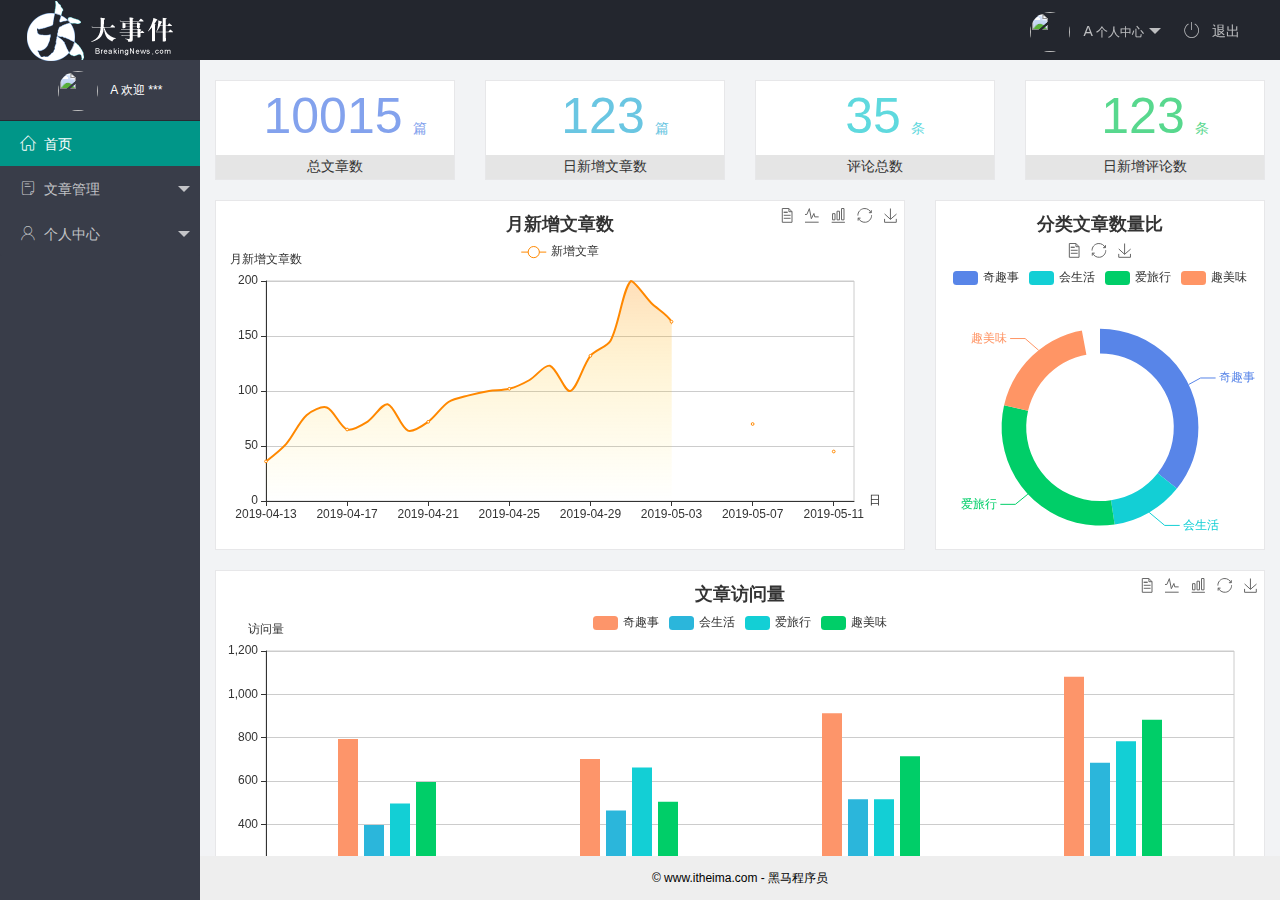
==== commit 570207c5: "完成文章管理内容开发" ====
--- a/index.html
+++ b/index.html
@@ -23,7 +23,8 @@
             <ul class="layui-nav layui-layout-right">
                 <li class="layui-nav-item">
                     <a href="javascript:;" class="userinfo">
-                        <img src="http://t.cn/RCzsdCq" class="layui-nav-img" />
+                        <img src="http://tva1.sinaimg.cn/crop.0.0.118.118.180/5db11ff4gw1e77d3nqrv8j203b03cweg.jpg"
+                            class="layui-nav-img" />
                         <span class="text-avatar">A</span>
                         个人中心
                     </a>
@@ -59,13 +60,16 @@
                         <dl class="layui-nav-child">
                             <dd>
                                 <a href="/article/art_cate.html" target="fm"><i
-                                        class="layui-icon layui-icon-app"></i>文章类别</a>
+                                        class="layui-icon layui-icon-app"></i>文章类别
+                                </a>
                             </dd>
                             <dd>
-                                <a href="javascript:;"><i class="layui-icon layui-icon-app"></i>文章列表</a>
+                                <a href="/article/art_list.html" target="fm"><i
+                                        class="layui-icon layui-icon-app"></i>文章列表</a>
                             </dd>
                             <dd>
-                                <a href="javascript:;"><i class="layui-icon layui-icon-app"></i>发布文章</a>
+                                <a href="/article/art_pub.html" target="fm"><i
+                                        class="layui-icon layui-icon-app"></i>发布文章</a>
                             </dd>
                         </dl>
                     </li>
@@ -100,6 +104,7 @@
             © www.itheima.com - 黑马程序员
         </div>
     </div>
+
     <!-- 导入 layui 的JS文件 -->
     <script src="/assets/lib/layui/layui.all.js"></script>
     <!-- 导入 jQuery -->
